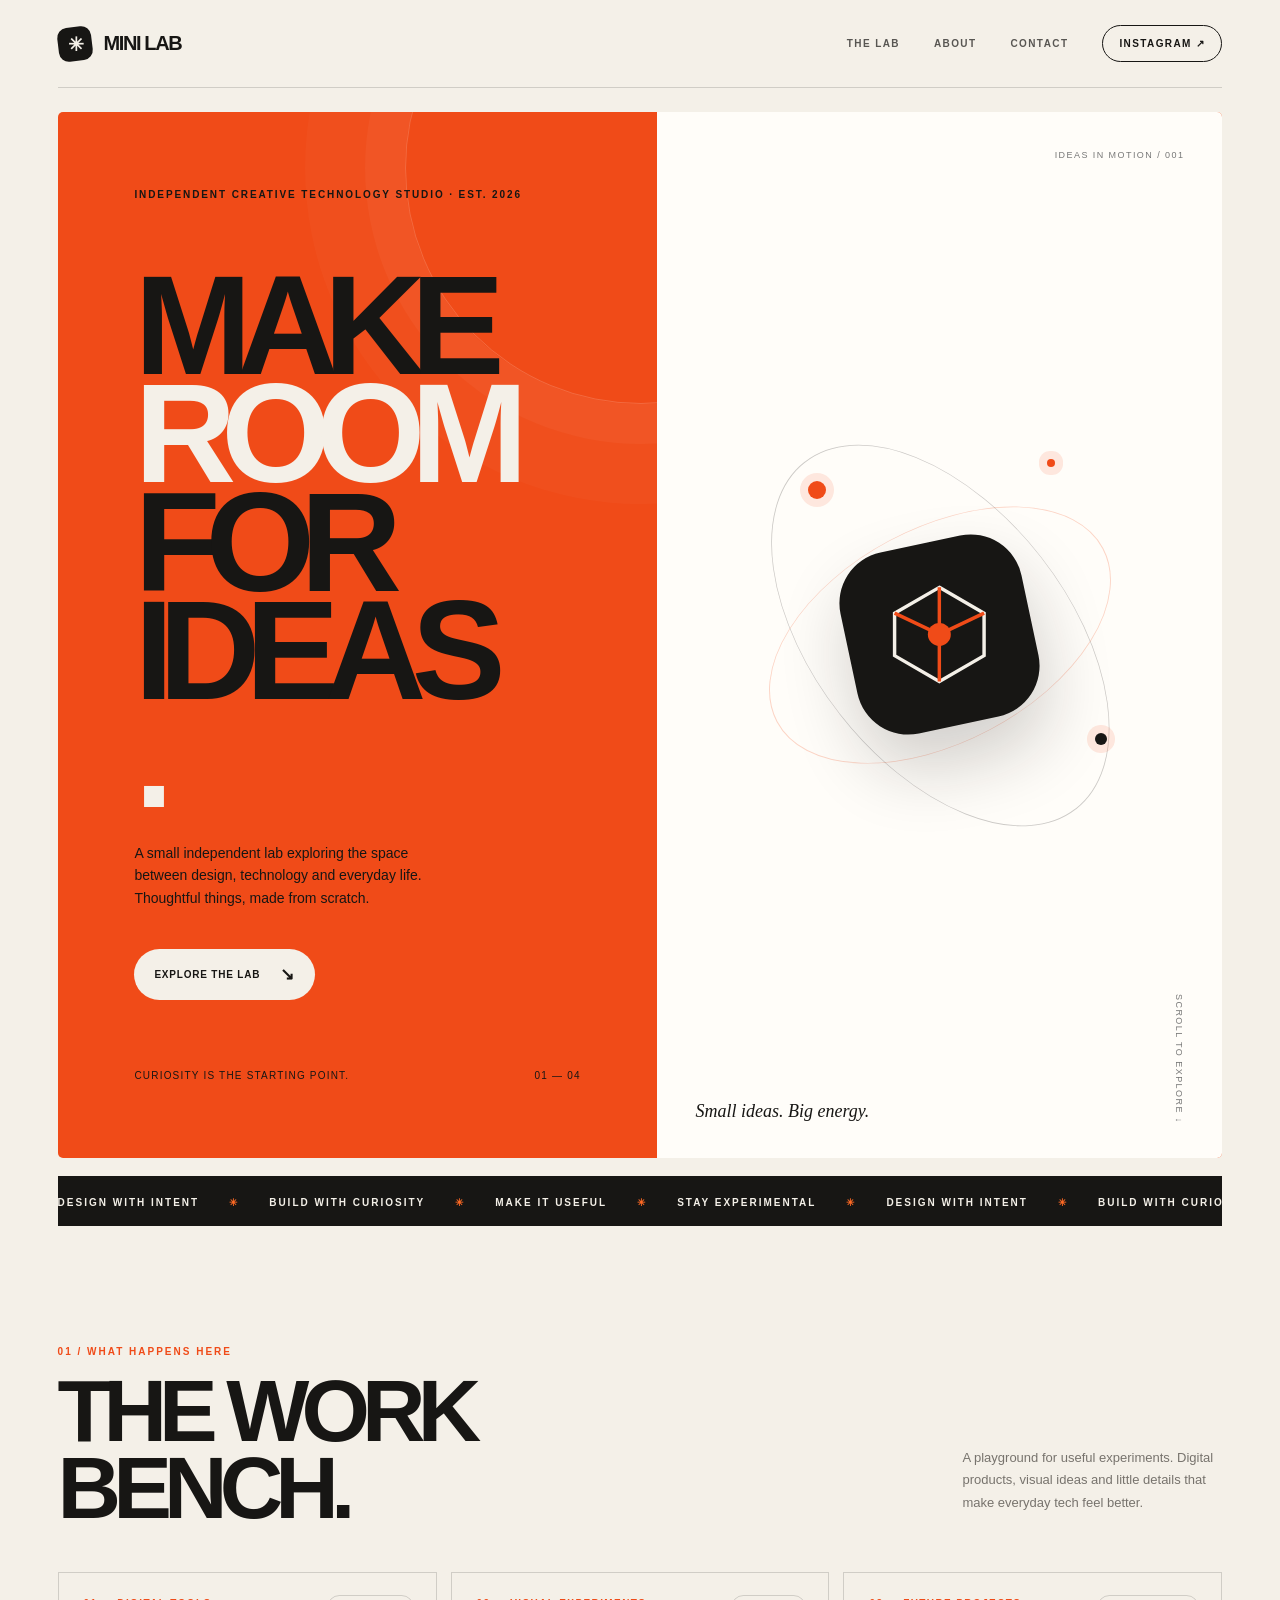
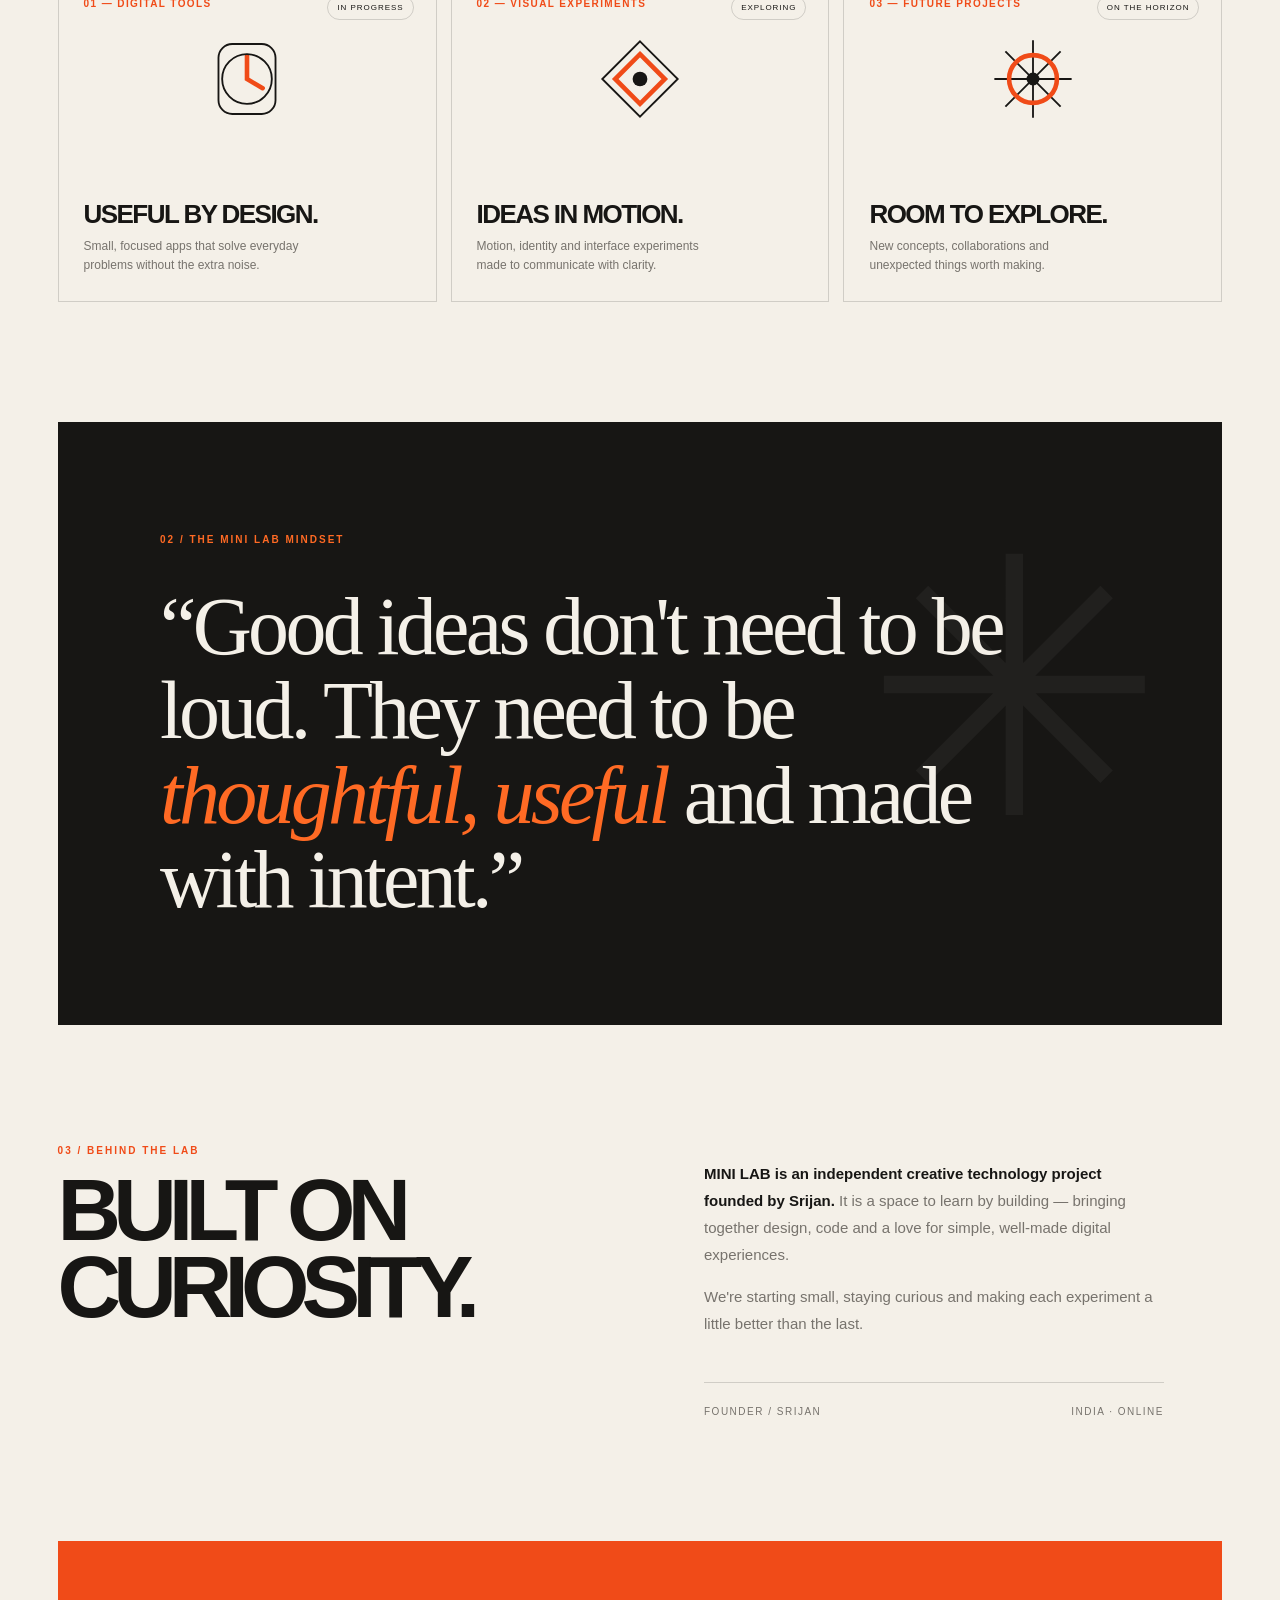
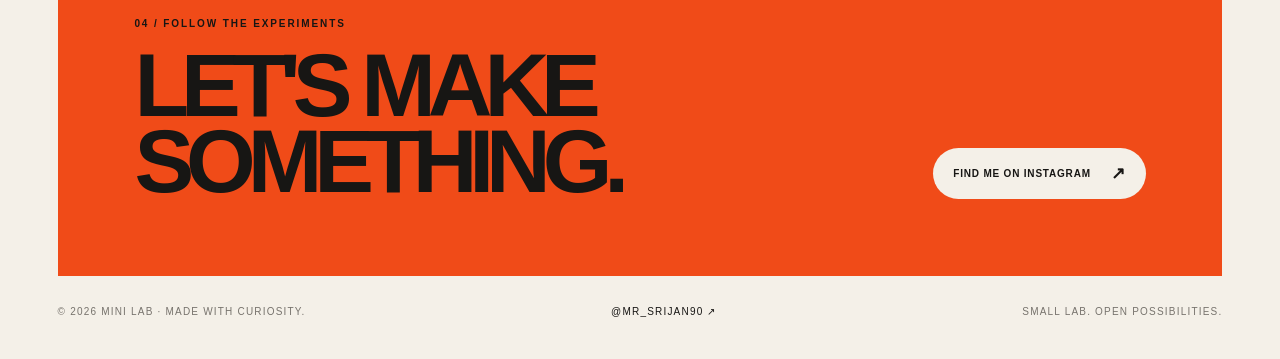
==== index.html @ 0129cb32 "Refine cursor glow and keep it completely off project cards" ====
<!doctype html>
<html lang="en">
<head>
<meta charset="utf-8">
<meta name="viewport" content="width=device-width,initial-scale=1">
<meta name="theme-color" content="#f5f1e9">
<meta name="description" content="MINI LAB — an independent creative technology studio by Srijan. Small ideas, thoughtfully built.">
<title>MINI LAB — Make room for ideas.</title>
<style>
:root{--paper:#f4f0e8;--ink:#171614;--orange:#f04b18;--orange2:#ff6a24;--muted:#77736d;--line:rgba(23,22,20,.16);--serif:Georgia,'Times New Roman',serif}
*{box-sizing:border-box}html{scroll-behavior:smooth}body{margin:0;background:var(--paper);color:var(--ink);font-family:Arial,Helvetica,sans-serif}a{color:inherit;text-decoration:none}button{font:inherit}.shell{width:min(1440px,100%);margin:auto;padding:0 4.5vw}.topbar{height:88px;display:flex;align-items:center;justify-content:space-between;border-bottom:1px solid var(--line);position:relative;z-index:5}.brand{display:flex;align-items:center;gap:12px;font-weight:900;letter-spacing:-.07em;font-size:20px}.brandmark{width:34px;height:34px;display:grid;place-items:center;background:var(--ink);color:var(--paper);border-radius:10px;font-size:19px;transform:rotate(-7deg)}.brandmark span{transform:rotate(7deg)}.nav{display:flex;gap:34px;align-items:center;text-transform:uppercase;font-size:10px;letter-spacing:.14em;font-weight:700}.nav a{opacity:.7;transition:opacity .2s}.nav a:hover{opacity:1}.nav .ig{border:1px solid var(--ink);padding:12px 16px;border-radius:99px;opacity:1}.hero{display:grid;grid-template-columns:1.03fr .97fr;min-height:670px;margin-top:24px;overflow:hidden;border-radius:5px;background:var(--orange);position:relative}.hero-left{padding:clamp(34px,6vw,88px);display:flex;flex-direction:column;justify-content:space-between;position:relative;overflow:hidden}.hero-left:before{content:"";position:absolute;width:470px;height:470px;border:1px solid rgba(255,255,255,.17);border-radius:50%;right:-220px;top:-180px;box-shadow:0 0 0 40px rgba(255,255,255,.035),0 0 0 100px rgba(255,255,255,.025)}.eyebrow{text-transform:uppercase;letter-spacing:.19em;font-size:10px;font-weight:700;position:relative}.hero h1{font-size:clamp(70px,11vw,164px);line-height:.77;letter-spacing:-.105em;text-transform:uppercase;margin:72px 0 28px;font-weight:900;position:relative}.hero h1 span{display:block;color:var(--paper)}.hero-copy{max-width:300px;font-size:14px;line-height:1.6;position:relative}.pill{display:inline-flex;align-items:center;gap:20px;background:var(--paper);color:var(--ink);padding:15px 20px;border-radius:99px;font-size:10px;font-weight:800;letter-spacing:.08em;text-transform:uppercase;width:max-content;margin-top:26px;transition:transform .25s}.pill:hover{transform:translateY(-4px)}.pill b{font-size:17px}.hero-bottom{display:flex;align-items:center;justify-content:space-between;margin-top:70px;font-size:10px;text-transform:uppercase;letter-spacing:.12em}.hero-right{background:#fffdf9;position:relative;min-height:500px;display:grid;place-items:center;overflow:hidden}.right-label{position:absolute;top:38px;right:38px;font-size:9px;letter-spacing:.16em;text-transform:uppercase;color:#777}.orbit{width:min(78%,470px);aspect-ratio:1;position:relative;display:grid;place-items:center;animation:float 7s ease-in-out infinite}.orbit:before,.orbit:after{content:"";position:absolute;border:1px solid rgba(240,75,24,.23);border-radius:50%;inset:8%;transform:rotate(-28deg) scaleY(.58)}.orbit:after{inset:0;transform:rotate(52deg) scaleY(.58);border-color:rgba(23,22,20,.22)}.core{width:42%;aspect-ratio:1;background:var(--ink);border-radius:28%;display:grid;place-items:center;transform:rotate(-12deg);box-shadow:0 35px 70px rgba(23,22,20,.2);position:relative;z-index:2}.core svg{width:62%;height:62%;transform:rotate(12deg)}.orbit-dot{position:absolute;width:18px;height:18px;border-radius:50%;background:var(--orange);box-shadow:0 0 0 8px rgba(240,75,24,.12);z-index:3}.d1{top:15%;left:20%}.d2{right:12%;bottom:25%;width:12px;height:12px;background:var(--ink)}.d3{right:24%;top:10%;width:8px;height:8px}.symbol-caption{position:absolute;bottom:36px;left:38px;font-family:var(--serif);font-style:italic;font-size:18px}.scroll{position:absolute;bottom:34px;right:38px;font-size:9px;letter-spacing:.16em;text-transform:uppercase;writing-mode:vertical-rl;color:#777}.ticker{margin:18px 0 0;background:var(--ink);color:var(--paper);overflow:hidden;padding:16px 0;white-space:nowrap}.ticker-track{display:inline-flex;gap:30px;animation:marquee 28s linear infinite;font-size:10px;letter-spacing:.2em;text-transform:uppercase;font-weight:700}.ticker em{font-style:normal;color:var(--orange2)}.section{padding:120px 0}.section-top{display:flex;justify-content:space-between;align-items:end;gap:30px;margin-bottom:45px}.kicker{font-size:10px;letter-spacing:.2em;text-transform:uppercase;color:var(--orange);font-weight:800}.section h2{font-size:clamp(42px,7vw,88px);letter-spacing:-.09em;line-height:.88;text-transform:uppercase;margin:15px 0 0;max-width:720px}.section-intro{max-width:260px;color:var(--muted);font-size:13px;line-height:1.7}.work-grid{display:grid;grid-template-columns:repeat(3,1fr);gap:14px}.work{min-height:330px;border:1px solid var(--line);padding:25px;display:flex;flex-direction:column;position:relative;overflow:hidden;transition:background .3s,color .3s,transform .3s}.work:hover{background:var(--ink);color:var(--paper);transform:translateY(-5px)}.work-num{font-size:10px;letter-spacing:.14em;color:var(--orange);font-weight:800}.work-icon{height:140px;display:grid;place-items:center}.work-icon svg{width:92px;height:92px;transition:transform .5s}.work:hover .work-icon svg{transform:rotate(12deg) scale(1.12)}.work h3{font-size:26px;letter-spacing:-.06em;text-transform:uppercase;margin:auto 0 7px}.work p{font-size:12px;color:var(--muted);margin:0;max-width:240px;line-height:1.6}.work:hover p{color:#c5c0b8}.status{position:absolute;right:22px;top:22px;font-size:8px;letter-spacing:.12em;text-transform:uppercase;border:1px solid var(--line);border-radius:99px;padding:7px 9px}.manifesto{background:var(--ink);color:var(--paper);padding:clamp(45px,8vw,110px);position:relative;overflow:hidden}.manifesto:after{content:"✳";position:absolute;right:5%;top:10%;font-size:clamp(150px,28vw,360px);color:rgba(255,255,255,.045);animation:spin 38s linear infinite}.manifesto p{font-size:10px;letter-spacing:.2em;text-transform:uppercase;color:var(--orange2);font-weight:700}.manifesto blockquote{font-family:var(--serif);font-size:clamp(36px,6.4vw,82px);line-height:1.03;letter-spacing:-.045em;max-width:950px;margin:40px 0 0;position:relative;z-index:1}.manifesto blockquote span{color:var(--orange2);font-style:italic}.about-grid{display:grid;grid-template-columns:1fr 1fr;gap:10vw}.about-grid h2{max-width:520px}.about-text{align-self:end;max-width:460px;color:var(--muted);font-size:15px;line-height:1.8}.about-text strong{color:var(--ink)}.founder{margin-top:45px;padding-top:20px;border-top:1px solid var(--line);display:flex;justify-content:space-between;gap:20px;text-transform:uppercase;font-size:10px;letter-spacing:.15em}.contact{background:var(--orange);padding:clamp(35px,6vw,78px);display:flex;justify-content:space-between;align-items:end;gap:30px}.contact h2{font-size:clamp(42px,7vw,92px);letter-spacing:-.09em;line-height:.85;text-transform:uppercase;margin:18px 0 0;max-width:650px}.contact .pill{margin:0;white-space:nowrap}.footer{padding:30px 0 42px;display:flex;justify-content:space-between;gap:20px;align-items:center;font-size:10px;letter-spacing:.12em;text-transform:uppercase;color:var(--muted)}.footer a{color:var(--ink)}.reveal{opacity:0;transform:translateY(26px);transition:opacity .8s ease,transform .8s ease}.reveal.visible{opacity:1;transform:none}@keyframes float{0%,100%{transform:translateY(0) rotate(-3deg)}50%{transform:translateY(-16px) rotate(3deg)}}@keyframes spin{to{transform:rotate(360deg)}}@keyframes marquee{to{transform:translateX(-50%)}}@media(max-width:800px){.shell{padding:0 20px}.topbar{height:72px}.nav{gap:16px}.nav a:not(.ig){display:none}.hero{grid-template-columns:1fr}.hero-left{min-height:560px}.hero-right{min-height:410px}.hero h1{font-size:clamp(78px,17vw,130px)}.section{padding:82px 0}.section-top{display:block}.section-intro{margin-top:22px}.work-grid{grid-template-columns:1fr}.work{min-height:280px}.work-icon{height:110px}.about-grid{grid-template-columns:1fr;gap:30px}.contact{align-items:flex-start;flex-direction:column}.footer{flex-direction:column;align-items:flex-start}}@media(prefers-reduced-motion:reduce){*,*:before,*:after{animation-duration:.01ms!important;animation-iteration-count:1!important;scroll-behavior:auto!important;transition-duration:.01ms!important}.reveal{opacity:1;transform:none}}
/* MINI LAB — refined ambient cursor light */
.shell{position:relative;z-index:auto}
#cursor-glow{position:fixed;left:0;top:0;width:360px;height:360px;z-index:1;pointer-events:none;opacity:0;transform:translate3d(-600px,-600px,0) translate(-50%,-50%);background:radial-gradient(circle,rgba(240,75,24,.22) 0%,rgba(240,75,24,.13) 24%,rgba(240,75,24,.055) 48%,rgba(240,75,24,.012) 68%,transparent 74%);filter:blur(18px);mix-blend-mode:multiply;will-change:transform;transition:opacity .12s ease}
body.cursor-glow-ready #cursor-glow{opacity:1}
body.cursor-glow-hidden #cursor-glow{opacity:0!important}
.topbar,.hero,.ticker,.section:not(#work),.manifesto,.contact,.footer{position:relative;z-index:2}
#work{position:relative;z-index:auto}
.work-grid{position:relative;z-index:3;background:var(--paper)}
.work{position:relative;z-index:1;background:var(--paper);isolation:isolate}
@media(max-width:800px){#cursor-glow{width:280px;height:280px}}
@media(hover:none),(pointer:coarse){#cursor-glow{display:none}}
@media(prefers-reduced-motion:reduce){#cursor-glow{transition:none}}
</style>
</head>
<body>
<div id="cursor-glow" aria-hidden="true"></div>
<div class="shell">
<header class="topbar">
<a class="brand" href="#home"><span class="brandmark"><span>✳</span></span> MINI LAB</a>
<nav class="nav" aria-label="Main navigation"><a href="#work">The lab</a><a href="#about">About</a><a href="#contact">Contact</a><a class="ig" href="https://instagram.com/mr_srijan90" target="_blank" rel="noopener">Instagram ↗</a></nav>
</header>
<main id="home">
<section class="hero">
<div class="hero-left">
<div class="eyebrow">Independent creative technology studio · Est. 2026</div>
<div><h1>MAKE<span>ROOM</span>FOR<br>IDEAS<span>.</span></h1><p class="hero-copy">A small independent lab exploring the space between design, technology and everyday life. Thoughtful things, made from scratch.</p><a class="pill" href="#work">Explore the lab <b>↘</b></a></div>
<div class="hero-bottom"><span>Curiosity is the starting point.</span><span>01 — 04</span></div>
</div>
<div class="hero-right">
<div class="right-label">Ideas in motion / 001</div>
<div class="orbit" aria-label="Animated abstract MINI LAB symbol">
<div class="orbit-dot d1"></div><div class="orbit-dot d2"></div><div class="orbit-dot d3"></div>
<div class="core"><svg viewBox="0 0 100 100" fill="none" aria-hidden="true"><path d="M50 9 89 31.5v37L50 91 11 68.5v-37L50 9Z" stroke="#F4F0E8" stroke-width="3"/><path d="m50 9 0 41m0 0 39-18.5M50 50 11 31.5M50 50v41" stroke="#F04B18" stroke-width="3"/><circle cx="50" cy="50" r="10" fill="#F04B18"/></svg></div>
</div>
<div class="symbol-caption">Small ideas. Big energy.</div><div class="scroll">Scroll to explore ↓</div>
</div>
</section>
<div class="ticker" aria-hidden="true"><div class="ticker-track"><span>DESIGN WITH INTENT</span><em>✳</em><span>BUILD WITH CURIOSITY</span><em>✳</em><span>MAKE IT USEFUL</span><em>✳</em><span>STAY EXPERIMENTAL</span><em>✳</em><span>DESIGN WITH INTENT</span><em>✳</em><span>BUILD WITH CURIOSITY</span><em>✳</em><span>MAKE IT USEFUL</span><em>✳</em><span>STAY EXPERIMENTAL</span><em>✳</em></div></div>
<section id="work" class="section reveal">
<div class="section-top"><div><div class="kicker">01 / What happens here</div><h2>THE WORK<br>BENCH.</h2></div><p class="section-intro">A playground for useful experiments. Digital products, visual ideas and little details that make everyday tech feel better.</p></div>
<div class="work-grid">
<a class="work" href="tools.html" aria-label="Explore Useful by Design"><span class="work-num">01 — DIGITAL TOOLS</span><span class="status">In progress</span><div class="work-icon"><svg viewBox="0 0 100 100" fill="none"><rect x="19" y="12" width="62" height="76" rx="15" stroke="currentColor" stroke-width="2"/><path d="M50 25v25l17 10" stroke="#F04B18" stroke-width="5" stroke-linecap="round"/><circle cx="50" cy="50" r="27" stroke="currentColor" stroke-width="2"/></svg></div><h3>Useful by design.</h3><p>Small, focused apps that solve everyday problems without the extra noise.</p></a>
<a class="work" href="motion.html" aria-label="Explore Ideas in Motion"><span class="work-num">02 — VISUAL EXPERIMENTS</span><span class="status">Exploring</span><div class="work-icon"><svg viewBox="0 0 100 100" fill="none"><path d="M50 9 91 50 50 91 9 50 50 9Z" stroke="currentColor" stroke-width="2"/><path d="M50 23 77 50 50 77 23 50 50 23Z" stroke="#F04B18" stroke-width="5"/><circle cx="50" cy="50" r="8" fill="currentColor"/></svg></div><h3>Ideas in motion.</h3><p>Motion, identity and interface experiments made to communicate with clarity.</p></a>
<a class="work" href="future.html" aria-label="Explore Room to Explore"><span class="work-num">03 — FUTURE PROJECTS</span><span class="status">On the horizon</span><div class="work-icon"><svg viewBox="0 0 100 100" fill="none"><path d="M50 8v84M8 50h84M20 20l60 60M80 20 20 80" stroke="currentColor" stroke-width="2"/><circle cx="50" cy="50" r="26" stroke="#F04B18" stroke-width="5"/><circle cx="50" cy="50" r="7" fill="currentColor"/></svg></div><h3>Room to explore.</h3><p>New concepts, collaborations and unexpected things worth making.</p></a>
</div>
</section>
<section class="manifesto reveal"><p>02 / The MINI LAB mindset</p><blockquote>“Good ideas don't need to be loud. They need to be <span>thoughtful, useful</span> and made with intent.”</blockquote></section>
<section id="about" class="section reveal"><div class="about-grid"><div><div class="kicker">03 / Behind the lab</div><h2>BUILT ON<br>CURIOSITY.</h2></div><div class="about-text"><p><strong>MINI LAB is an independent creative technology project founded by Srijan.</strong> It is a space to learn by building — bringing together design, code and a love for simple, well-made digital experiences.</p><p>We're starting small, staying curious and making each experiment a little better than the last.</p><div class="founder"><span>Founder / Srijan</span><span>India · Online</span></div></div></div></section>
<section id="contact" class="contact reveal"><div><div class="eyebrow">04 / Follow the experiments</div><h2>LET'S MAKE<br>SOMETHING.</h2></div><a class="pill" href="https://instagram.com/mr_srijan90" target="_blank" rel="noopener">Find me on Instagram <b>↗</b></a></section>
</main>
<footer class="footer"><span>© <span id="year"></span> MINI LAB · Made with curiosity.</span><a href="https://instagram.com/mr_srijan90" target="_blank" rel="noopener">@mr_srijan90 ↗</a><span>Small lab. Open possibilities.</span></footer>
</div>
<script>
document.getElementById('year').textContent=new Date().getFullYear();
const observer=new IntersectionObserver(entries=>entries.forEach(entry=>{if(entry.isIntersecting){entry.target.classList.add('visible');observer.unobserve(entry.target)}}),{threshold:.12});
document.querySelectorAll('.reveal').forEach(el=>observer.observe(el));
</script>

<script>
(function(){
  var glow=document.getElementById('cursor-glow');
  if(!glow) return;
  var targetX=-600,targetY=-600,currentX=targetX,currentY=targetY,raf=0;
  var body=document.body;
  function animate(){
    currentX+=(targetX-currentX)*.16;
    currentY+=(targetY-currentY)*.16;
    glow.style.transform='translate3d('+currentX+'px,'+currentY+'px,0) translate(-50%,-50%)';
    if(Math.abs(targetX-currentX)>.25||Math.abs(targetY-currentY)>.25){
      raf=requestAnimationFrame(animate);
    }else{raf=0;}
  }
  function updatePointer(e){
    targetX=e.clientX; targetY=e.clientY;
    body.classList.add('cursor-glow-ready');
    var underPointer=document.elementFromPoint(e.clientX,e.clientY);
    var overTile=!!(underPointer&&underPointer.closest&&underPointer.closest('.work-grid'));
    body.classList.toggle('cursor-glow-hidden',overTile);
    if(!raf) raf=requestAnimationFrame(animate);
  }
  document.addEventListener('pointermove',updatePointer,{passive:true});
  document.addEventListener('pointerover',function(e){
    if(e.target&&e.target.closest&&e.target.closest('.work-grid')) body.classList.add('cursor-glow-hidden');
  },{passive:true});
  document.addEventListener('pointerout',function(e){
    if(e.relatedTarget&&e.relatedTarget.closest&&e.relatedTarget.closest('.work-grid')) return;
    body.classList.remove('cursor-glow-hidden');
  },{passive:true});
  window.addEventListener('blur',function(){
    body.classList.remove('cursor-glow-ready','cursor-glow-hidden');
  });
})();
</script></body>
</html>
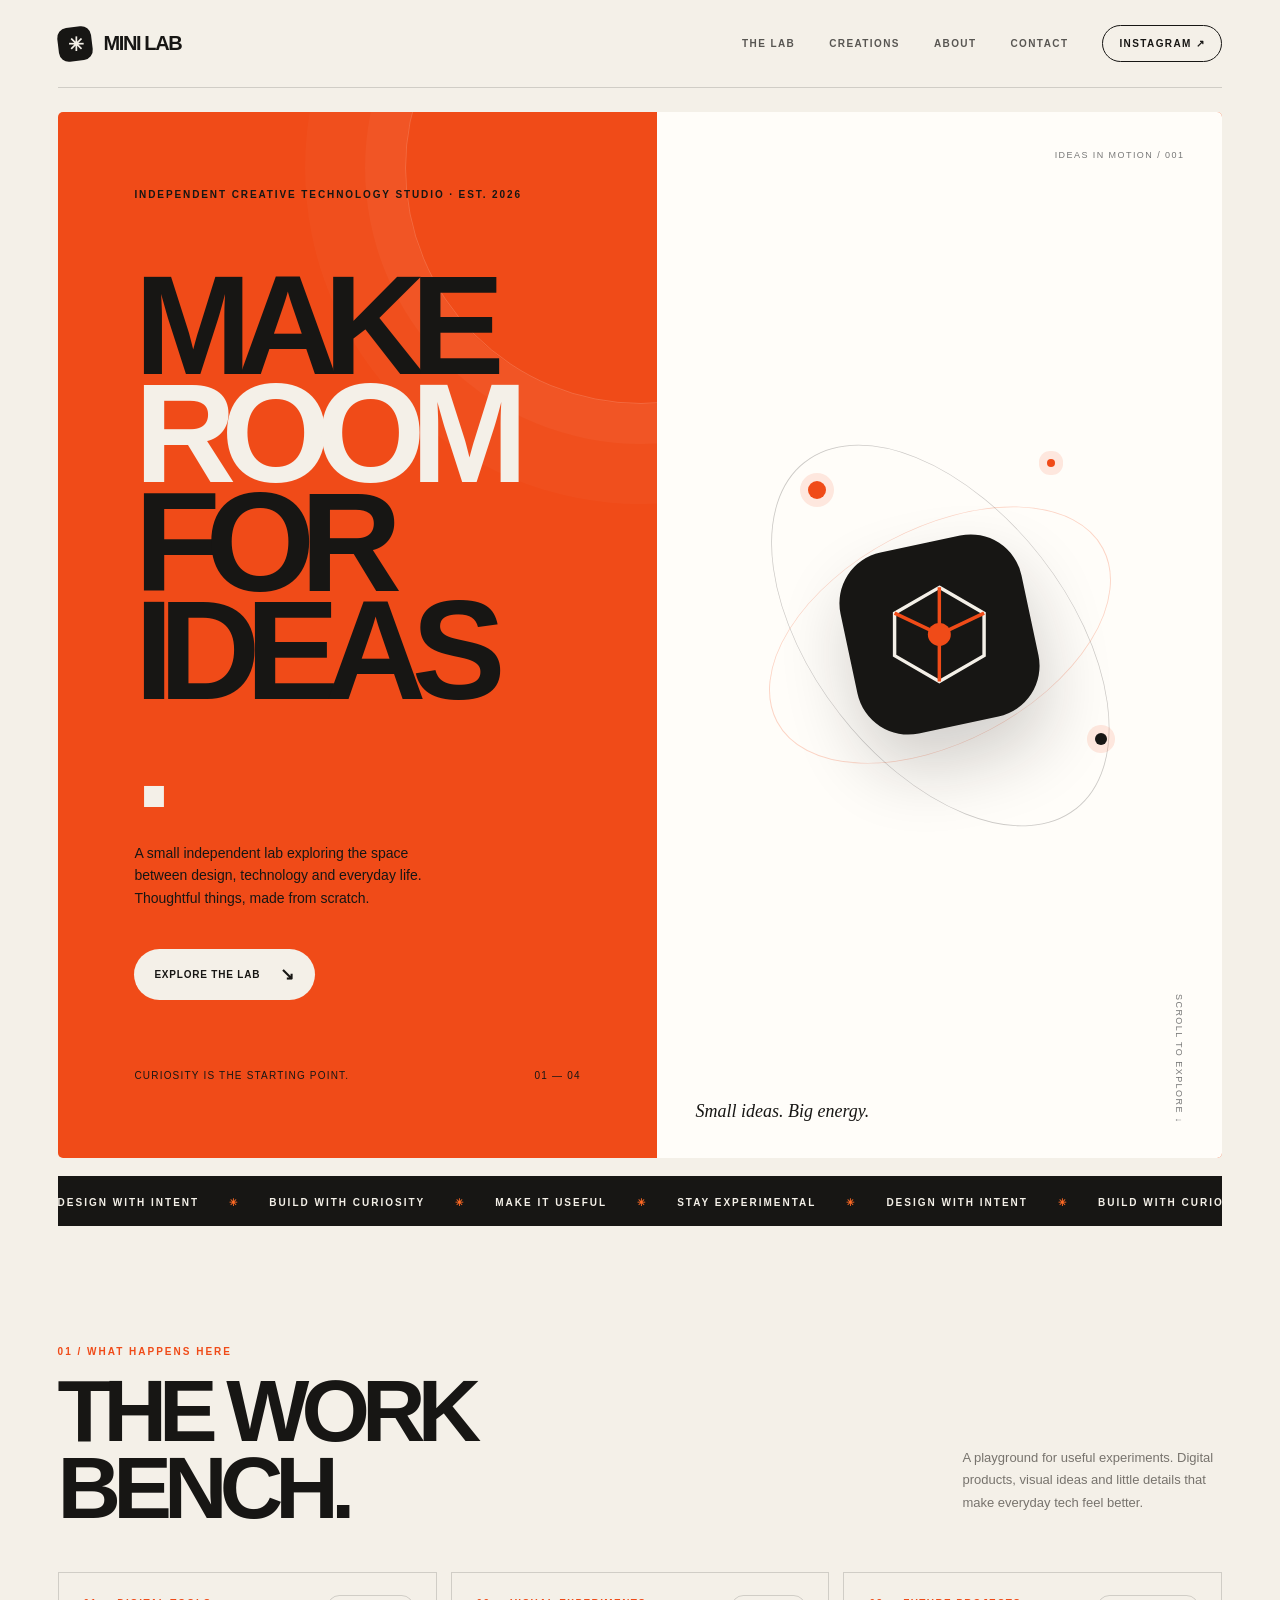
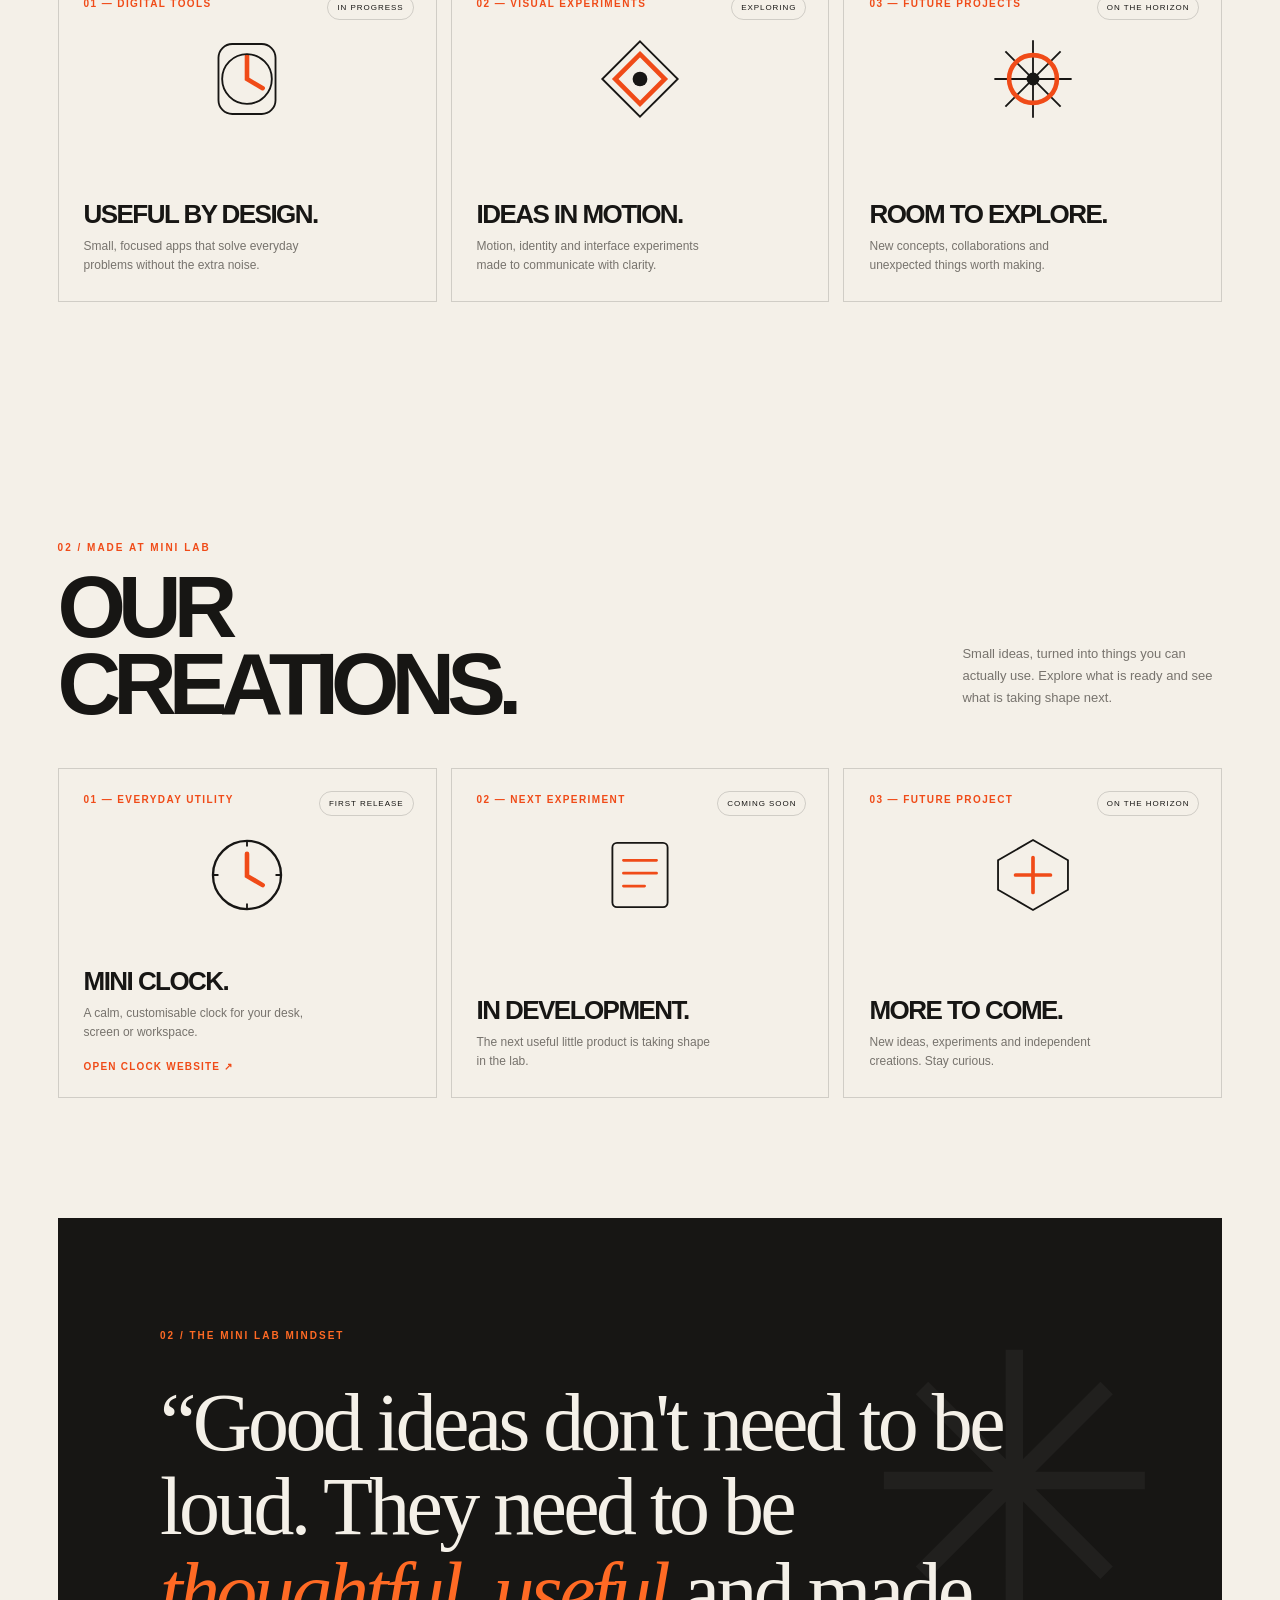
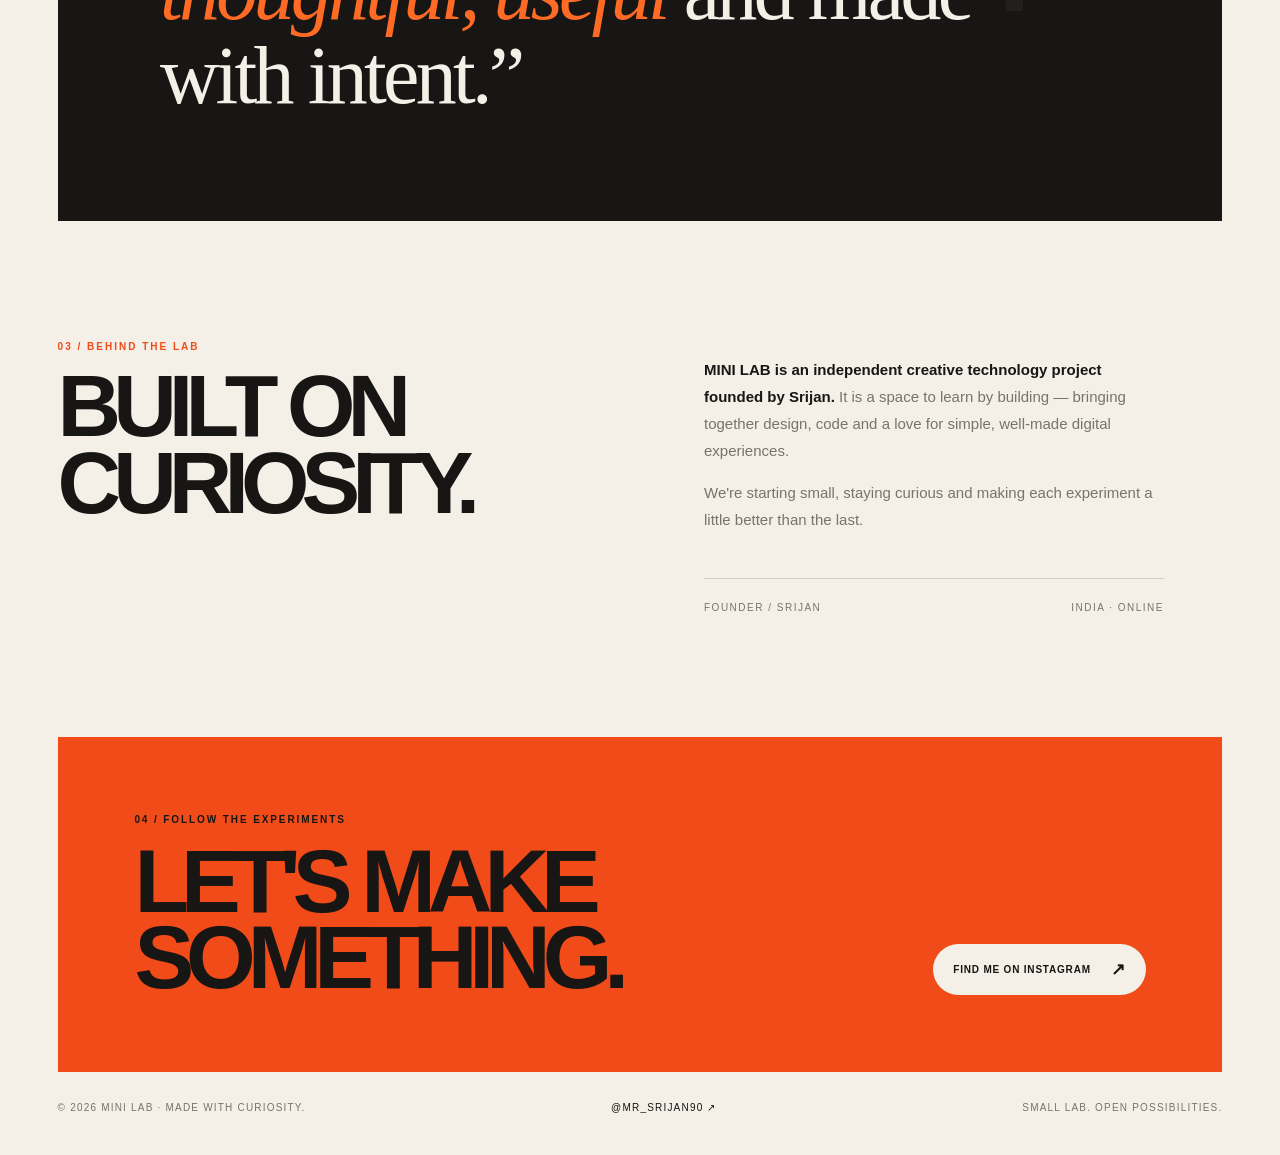
==== commit 747607f7: "Add Our Creations section and MINI CLOCK launch card" ====
--- a/index.html
+++ b/index.html
@@ -8,27 +8,14 @@
 <title>MINI LAB — Make room for ideas.</title>
 <style>
 :root{--paper:#f4f0e8;--ink:#171614;--orange:#f04b18;--orange2:#ff6a24;--muted:#77736d;--line:rgba(23,22,20,.16);--serif:Georgia,'Times New Roman',serif}
-*{box-sizing:border-box}html{scroll-behavior:smooth}body{margin:0;background:var(--paper);color:var(--ink);font-family:Arial,Helvetica,sans-serif}a{color:inherit;text-decoration:none}button{font:inherit}.shell{width:min(1440px,100%);margin:auto;padding:0 4.5vw}.topbar{height:88px;display:flex;align-items:center;justify-content:space-between;border-bottom:1px solid var(--line);position:relative;z-index:5}.brand{display:flex;align-items:center;gap:12px;font-weight:900;letter-spacing:-.07em;font-size:20px}.brandmark{width:34px;height:34px;display:grid;place-items:center;background:var(--ink);color:var(--paper);border-radius:10px;font-size:19px;transform:rotate(-7deg)}.brandmark span{transform:rotate(7deg)}.nav{display:flex;gap:34px;align-items:center;text-transform:uppercase;font-size:10px;letter-spacing:.14em;font-weight:700}.nav a{opacity:.7;transition:opacity .2s}.nav a:hover{opacity:1}.nav .ig{border:1px solid var(--ink);padding:12px 16px;border-radius:99px;opacity:1}.hero{display:grid;grid-template-columns:1.03fr .97fr;min-height:670px;margin-top:24px;overflow:hidden;border-radius:5px;background:var(--orange);position:relative}.hero-left{padding:clamp(34px,6vw,88px);display:flex;flex-direction:column;justify-content:space-between;position:relative;overflow:hidden}.hero-left:before{content:"";position:absolute;width:470px;height:470px;border:1px solid rgba(255,255,255,.17);border-radius:50%;right:-220px;top:-180px;box-shadow:0 0 0 40px rgba(255,255,255,.035),0 0 0 100px rgba(255,255,255,.025)}.eyebrow{text-transform:uppercase;letter-spacing:.19em;font-size:10px;font-weight:700;position:relative}.hero h1{font-size:clamp(70px,11vw,164px);line-height:.77;letter-spacing:-.105em;text-transform:uppercase;margin:72px 0 28px;font-weight:900;position:relative}.hero h1 span{display:block;color:var(--paper)}.hero-copy{max-width:300px;font-size:14px;line-height:1.6;position:relative}.pill{display:inline-flex;align-items:center;gap:20px;background:var(--paper);color:var(--ink);padding:15px 20px;border-radius:99px;font-size:10px;font-weight:800;letter-spacing:.08em;text-transform:uppercase;width:max-content;margin-top:26px;transition:transform .25s}.pill:hover{transform:translateY(-4px)}.pill b{font-size:17px}.hero-bottom{display:flex;align-items:center;justify-content:space-between;margin-top:70px;font-size:10px;text-transform:uppercase;letter-spacing:.12em}.hero-right{background:#fffdf9;position:relative;min-height:500px;display:grid;place-items:center;overflow:hidden}.right-label{position:absolute;top:38px;right:38px;font-size:9px;letter-spacing:.16em;text-transform:uppercase;color:#777}.orbit{width:min(78%,470px);aspect-ratio:1;position:relative;display:grid;place-items:center;animation:float 7s ease-in-out infinite}.orbit:before,.orbit:after{content:"";position:absolute;border:1px solid rgba(240,75,24,.23);border-radius:50%;inset:8%;transform:rotate(-28deg) scaleY(.58)}.orbit:after{inset:0;transform:rotate(52deg) scaleY(.58);border-color:rgba(23,22,20,.22)}.core{width:42%;aspect-ratio:1;background:var(--ink);border-radius:28%;display:grid;place-items:center;transform:rotate(-12deg);box-shadow:0 35px 70px rgba(23,22,20,.2);position:relative;z-index:2}.core svg{width:62%;height:62%;transform:rotate(12deg)}.orbit-dot{position:absolute;width:18px;height:18px;border-radius:50%;background:var(--orange);box-shadow:0 0 0 8px rgba(240,75,24,.12);z-index:3}.d1{top:15%;left:20%}.d2{right:12%;bottom:25%;width:12px;height:12px;background:var(--ink)}.d3{right:24%;top:10%;width:8px;height:8px}.symbol-caption{position:absolute;bottom:36px;left:38px;font-family:var(--serif);font-style:italic;font-size:18px}.scroll{position:absolute;bottom:34px;right:38px;font-size:9px;letter-spacing:.16em;text-transform:uppercase;writing-mode:vertical-rl;color:#777}.ticker{margin:18px 0 0;background:var(--ink);color:var(--paper);overflow:hidden;padding:16px 0;white-space:nowrap}.ticker-track{display:inline-flex;gap:30px;animation:marquee 28s linear infinite;font-size:10px;letter-spacing:.2em;text-transform:uppercase;font-weight:700}.ticker em{font-style:normal;color:var(--orange2)}.section{padding:120px 0}.section-top{display:flex;justify-content:space-between;align-items:end;gap:30px;margin-bottom:45px}.kicker{font-size:10px;letter-spacing:.2em;text-transform:uppercase;color:var(--orange);font-weight:800}.section h2{font-size:clamp(42px,7vw,88px);letter-spacing:-.09em;line-height:.88;text-transform:uppercase;margin:15px 0 0;max-width:720px}.section-intro{max-width:260px;color:var(--muted);font-size:13px;line-height:1.7}.work-grid{display:grid;grid-template-columns:repeat(3,1fr);gap:14px}.work{min-height:330px;border:1px solid var(--line);padding:25px;display:flex;flex-direction:column;position:relative;overflow:hidden;transition:background .3s,color .3s,transform .3s}.work:hover{background:var(--ink);color:var(--paper);transform:translateY(-5px)}.work-num{font-size:10px;letter-spacing:.14em;color:var(--orange);font-weight:800}.work-icon{height:140px;display:grid;place-items:center}.work-icon svg{width:92px;height:92px;transition:transform .5s}.work:hover .work-icon svg{transform:rotate(12deg) scale(1.12)}.work h3{font-size:26px;letter-spacing:-.06em;text-transform:uppercase;margin:auto 0 7px}.work p{font-size:12px;color:var(--muted);margin:0;max-width:240px;line-height:1.6}.work:hover p{color:#c5c0b8}.status{position:absolute;right:22px;top:22px;font-size:8px;letter-spacing:.12em;text-transform:uppercase;border:1px solid var(--line);border-radius:99px;padding:7px 9px}.manifesto{background:var(--ink);color:var(--paper);padding:clamp(45px,8vw,110px);position:relative;overflow:hidden}.manifesto:after{content:"✳";position:absolute;right:5%;top:10%;font-size:clamp(150px,28vw,360px);color:rgba(255,255,255,.045);animation:spin 38s linear infinite}.manifesto p{font-size:10px;letter-spacing:.2em;text-transform:uppercase;color:var(--orange2);font-weight:700}.manifesto blockquote{font-family:var(--serif);font-size:clamp(36px,6.4vw,82px);line-height:1.03;letter-spacing:-.045em;max-width:950px;margin:40px 0 0;position:relative;z-index:1}.manifesto blockquote span{color:var(--orange2);font-style:italic}.about-grid{display:grid;grid-template-columns:1fr 1fr;gap:10vw}.about-grid h2{max-width:520px}.about-text{align-self:end;max-width:460px;color:var(--muted);font-size:15px;line-height:1.8}.about-text strong{color:var(--ink)}.founder{margin-top:45px;padding-top:20px;border-top:1px solid var(--line);display:flex;justify-content:space-between;gap:20px;text-transform:uppercase;font-size:10px;letter-spacing:.15em}.contact{background:var(--orange);padding:clamp(35px,6vw,78px);display:flex;justify-content:space-between;align-items:end;gap:30px}.contact h2{font-size:clamp(42px,7vw,92px);letter-spacing:-.09em;line-height:.85;text-transform:uppercase;margin:18px 0 0;max-width:650px}.contact .pill{margin:0;white-space:nowrap}.footer{padding:30px 0 42px;display:flex;justify-content:space-between;gap:20px;align-items:center;font-size:10px;letter-spacing:.12em;text-transform:uppercase;color:var(--muted)}.footer a{color:var(--ink)}.reveal{opacity:0;transform:translateY(26px);transition:opacity .8s ease,transform .8s ease}.reveal.visible{opacity:1;transform:none}@keyframes float{0%,100%{transform:translateY(0) rotate(-3deg)}50%{transform:translateY(-16px) rotate(3deg)}}@keyframes spin{to{transform:rotate(360deg)}}@keyframes marquee{to{transform:translateX(-50%)}}@media(max-width:800px){.shell{padding:0 20px}.topbar{height:72px}.nav{gap:16px}.nav a:not(.ig){display:none}.hero{grid-template-columns:1fr}.hero-left{min-height:560px}.hero-right{min-height:410px}.hero h1{font-size:clamp(78px,17vw,130px)}.section{padding:82px 0}.section-top{display:block}.section-intro{margin-top:22px}.work-grid{grid-template-columns:1fr}.work{min-height:280px}.work-icon{height:110px}.about-grid{grid-template-columns:1fr;gap:30px}.contact{align-items:flex-start;flex-direction:column}.footer{flex-direction:column;align-items:flex-start}}@media(prefers-reduced-motion:reduce){*,*:before,*:after{animation-duration:.01ms!important;animation-iteration-count:1!important;scroll-behavior:auto!important;transition-duration:.01ms!important}.reveal{opacity:1;transform:none}}
-/* MINI LAB — refined ambient cursor light */
-.shell{position:relative;z-index:auto}
-#cursor-glow{position:fixed;left:0;top:0;width:360px;height:360px;z-index:1;pointer-events:none;opacity:0;transform:translate3d(-600px,-600px,0) translate(-50%,-50%);background:radial-gradient(circle,rgba(240,75,24,.22) 0%,rgba(240,75,24,.13) 24%,rgba(240,75,24,.055) 48%,rgba(240,75,24,.012) 68%,transparent 74%);filter:blur(18px);mix-blend-mode:multiply;will-change:transform;transition:opacity .12s ease}
-body.cursor-glow-ready #cursor-glow{opacity:1}
-body.cursor-glow-hidden #cursor-glow{opacity:0!important}
-.topbar,.hero,.ticker,.section:not(#work),.manifesto,.contact,.footer{position:relative;z-index:2}
-#work{position:relative;z-index:auto}
-.work-grid{position:relative;z-index:3;background:var(--paper)}
-.work{position:relative;z-index:1;background:var(--paper);isolation:isolate}
-@media(max-width:800px){#cursor-glow{width:280px;height:280px}}
-@media(hover:none),(pointer:coarse){#cursor-glow{display:none}}
-@media(prefers-reduced-motion:reduce){#cursor-glow{transition:none}}
+*{box-sizing:border-box}html{scroll-behavior:smooth}body{margin:0;background:var(--paper);color:var(--ink);font-family:Arial,Helvetica,sans-serif}a{color:inherit;text-decoration:none}button{font:inherit}.shell{width:min(1440px,100%);margin:auto;padding:0 4.5vw}.topbar{height:88px;display:flex;align-items:center;justify-content:space-between;border-bottom:1px solid var(--line);position:relative;z-index:5}.brand{display:flex;align-items:center;gap:12px;font-weight:900;letter-spacing:-.07em;font-size:20px}.brandmark{width:34px;height:34px;display:grid;place-items:center;background:var(--ink);color:var(--paper);border-radius:10px;font-size:19px;transform:rotate(-7deg)}.brandmark span{transform:rotate(7deg)}.nav{display:flex;gap:34px;align-items:center;text-transform:uppercase;font-size:10px;letter-spacing:.14em;font-weight:700}.nav a{opacity:.7;transition:opacity .2s}.nav a:hover{opacity:1}.nav .ig{border:1px solid var(--ink);padding:12px 16px;border-radius:99px;opacity:1}.hero{display:grid;grid-template-columns:1.03fr .97fr;min-height:670px;margin-top:24px;overflow:hidden;border-radius:5px;background:var(--orange);position:relative}.hero-left{padding:clamp(34px,6vw,88px);display:flex;flex-direction:column;justify-content:space-between;position:relative;overflow:hidden}.hero-left:before{content:"";position:absolute;width:470px;height:470px;border:1px solid rgba(255,255,255,.17);border-radius:50%;right:-220px;top:-180px;box-shadow:0 0 0 40px rgba(255,255,255,.035),0 0 0 100px rgba(255,255,255,.025)}.eyebrow{text-transform:uppercase;letter-spacing:.19em;font-size:10px;font-weight:700;position:relative}.hero h1{font-size:clamp(70px,11vw,164px);line-height:.77;letter-spacing:-.105em;text-transform:uppercase;margin:72px 0 28px;font-weight:900;position:relative}.hero h1 span{display:block;color:var(--paper)}.hero-copy{max-width:300px;font-size:14px;line-height:1.6;position:relative}.pill{display:inline-flex;align-items:center;gap:20px;background:var(--paper);color:var(--ink);padding:15px 20px;border-radius:99px;font-size:10px;font-weight:800;letter-spacing:.08em;text-transform:uppercase;width:max-content;margin-top:26px;transition:transform .25s}.pill:hover{transform:translateY(-4px)}.pill b{font-size:17px}.hero-bottom{display:flex;align-items:center;justify-content:space-between;margin-top:70px;font-size:10px;text-transform:uppercase;letter-spacing:.12em}.hero-right{background:#fffdf9;position:relative;min-height:500px;display:grid;place-items:center;overflow:hidden}.right-label{position:absolute;top:38px;right:38px;font-size:9px;letter-spacing:.16em;text-transform:uppercase;color:#777}.orbit{width:min(78%,470px);aspect-ratio:1;position:relative;display:grid;place-items:center;animation:float 7s ease-in-out infinite}.orbit:before,.orbit:after{content:"";position:absolute;border:1px solid rgba(240,75,24,.23);border-radius:50%;inset:8%;transform:rotate(-28deg) scaleY(.58)}.orbit:after{inset:0;transform:rotate(52deg) scaleY(.58);border-color:rgba(23,22,20,.22)}.core{width:42%;aspect-ratio:1;background:var(--ink);border-radius:28%;display:grid;place-items:center;transform:rotate(-12deg);box-shadow:0 35px 70px rgba(23,22,20,.2);position:relative;z-index:2}.core svg{width:62%;height:62%;transform:rotate(12deg)}.orbit-dot{position:absolute;width:18px;height:18px;border-radius:50%;background:var(--orange);box-shadow:0 0 0 8px rgba(240,75,24,.12);z-index:3}.d1{top:15%;left:20%}.d2{right:12%;bottom:25%;width:12px;height:12px;background:var(--ink)}.d3{right:24%;top:10%;width:8px;height:8px}.symbol-caption{position:absolute;bottom:36px;left:38px;font-family:var(--serif);font-style:italic;font-size:18px}.scroll{position:absolute;bottom:34px;right:38px;font-size:9px;letter-spacing:.16em;text-transform:uppercase;writing-mode:vertical-rl;color:#777}.ticker{margin:18px 0 0;background:var(--ink);color:var(--paper);overflow:hidden;padding:16px 0;white-space:nowrap}.ticker-track{display:inline-flex;gap:30px;animation:marquee 28s linear infinite;font-size:10px;letter-spacing:.2em;text-transform:uppercase;font-weight:700}.ticker em{font-style:normal;color:var(--orange2)}.section{padding:120px 0}.section-top{display:flex;justify-content:space-between;align-items:end;gap:30px;margin-bottom:45px}.kicker{font-size:10px;letter-spacing:.2em;text-transform:uppercase;color:var(--orange);font-weight:800}.section h2{font-size:clamp(42px,7vw,88px);letter-spacing:-.09em;line-height:.88;text-transform:uppercase;margin:15px 0 0;max-width:720px}.section-intro{max-width:260px;color:var(--muted);font-size:13px;line-height:1.7}.work-grid{display:grid;grid-template-columns:repeat(3,1fr);gap:14px}.work{min-height:330px;border:1px solid var(--line);padding:25px;display:flex;flex-direction:column;position:relative;overflow:hidden;transition:background .3s,color .3s,transform .3s}.work:hover{background:var(--ink);color:var(--paper);transform:translateY(-5px)}.work-num{font-size:10px;letter-spacing:.14em;color:var(--orange);font-weight:800}.work-icon{height:140px;display:grid;place-items:center}.work-icon svg{width:92px;height:92px;transition:transform .5s}.work:hover .work-icon svg{transform:rotate(12deg) scale(1.12)}.work h3{font-size:26px;letter-spacing:-.06em;text-transform:uppercase;margin:auto 0 7px}.work p{font-size:12px;color:var(--muted);margin:0;max-width:240px;line-height:1.6}.work:hover p{color:#c5c0b8}.creation-link{display:inline-block;margin-top:18px;font-size:10px;letter-spacing:.12em;text-transform:uppercase;font-weight:800;color:var(--orange)}.creation-live:hover .creation-link{color:var(--orange2)}.creation-soon{cursor:default}.creation-soon:hover{transform:none;background:transparent;color:var(--ink)}.creation-soon:hover p{color:var(--muted)}.status{position:absolute;right:22px;top:22px;font-size:8px;letter-spacing:.12em;text-transform:uppercase;border:1px solid var(--line);border-radius:99px;padding:7px 9px}.manifesto{background:var(--ink);color:var(--paper);padding:clamp(45px,8vw,110px);position:relative;overflow:hidden}.manifesto:after{content:"✳";position:absolute;right:5%;top:10%;font-size:clamp(150px,28vw,360px);color:rgba(255,255,255,.045);animation:spin 38s linear infinite}.manifesto p{font-size:10px;letter-spacing:.2em;text-transform:uppercase;color:var(--orange2);font-weight:700}.manifesto blockquote{font-family:var(--serif);font-size:clamp(36px,6.4vw,82px);line-height:1.03;letter-spacing:-.045em;max-width:950px;margin:40px 0 0;position:relative;z-index:1}.manifesto blockquote span{color:var(--orange2);font-style:italic}.about-grid{display:grid;grid-template-columns:1fr 1fr;gap:10vw}.about-grid h2{max-width:520px}.about-text{align-self:end;max-width:460px;color:var(--muted);font-size:15px;line-height:1.8}.about-text strong{color:var(--ink)}.founder{margin-top:45px;padding-top:20px;border-top:1px solid var(--line);display:flex;justify-content:space-between;gap:20px;text-transform:uppercase;font-size:10px;letter-spacing:.15em}.contact{background:var(--orange);padding:clamp(35px,6vw,78px);display:flex;justify-content:space-between;align-items:end;gap:30px}.contact h2{font-size:clamp(42px,7vw,92px);letter-spacing:-.09em;line-height:.85;text-transform:uppercase;margin:18px 0 0;max-width:650px}.contact .pill{margin:0;white-space:nowrap}.footer{padding:30px 0 42px;display:flex;justify-content:space-between;gap:20px;align-items:center;font-size:10px;letter-spacing:.12em;text-transform:uppercase;color:var(--muted)}.footer a{color:var(--ink)}.reveal{opacity:0;transform:translateY(26px);transition:opacity .8s ease,transform .8s ease}.reveal.visible{opacity:1;transform:none}@keyframes float{0%,100%{transform:translateY(0) rotate(-3deg)}50%{transform:translateY(-16px) rotate(3deg)}}@keyframes spin{to{transform:rotate(360deg)}}@keyframes marquee{to{transform:translateX(-50%)}}@media(max-width:800px){.shell{padding:0 20px}.topbar{height:72px}.nav{gap:16px}.nav a:not(.ig){display:none}.hero{grid-template-columns:1fr}.hero-left{min-height:560px}.hero-right{min-height:410px}.hero h1{font-size:clamp(78px,17vw,130px)}.section{padding:82px 0}.section-top{display:block}.section-intro{margin-top:22px}.work-grid{grid-template-columns:1fr}.work{min-height:280px}.work-icon{height:110px}.about-grid{grid-template-columns:1fr;gap:30px}.contact{align-items:flex-start;flex-direction:column}.footer{flex-direction:column;align-items:flex-start}}@media(prefers-reduced-motion:reduce){*,*:before,*:after{animation-duration:.01ms!important;animation-iteration-count:1!important;scroll-behavior:auto!important;transition-duration:.01ms!important}.reveal{opacity:1;transform:none}}
 </style>
 </head>
 <body>
-<div id="cursor-glow" aria-hidden="true"></div>
 <div class="shell">
 <header class="topbar">
 <a class="brand" href="#home"><span class="brandmark"><span>✳</span></span> MINI LAB</a>
-<nav class="nav" aria-label="Main navigation"><a href="#work">The lab</a><a href="#about">About</a><a href="#contact">Contact</a><a class="ig" href="https://instagram.com/mr_srijan90" target="_blank" rel="noopener">Instagram ↗</a></nav>
+<nav class="nav" aria-label="Main navigation"><a href="#work">The lab</a><a href="#creations">Creations</a><a href="#about">About</a><a href="#contact">Contact</a><a class="ig" href="https://instagram.com/mr_srijan90" target="_blank" rel="noopener">Instagram ↗</a></nav>
 </header>
 <main id="home">
 <section class="hero">
@@ -55,6 +42,15 @@
 <a class="work" href="future.html" aria-label="Explore Room to Explore"><span class="work-num">03 — FUTURE PROJECTS</span><span class="status">On the horizon</span><div class="work-icon"><svg viewBox="0 0 100 100" fill="none"><path d="M50 8v84M8 50h84M20 20l60 60M80 20 20 80" stroke="currentColor" stroke-width="2"/><circle cx="50" cy="50" r="26" stroke="#F04B18" stroke-width="5"/><circle cx="50" cy="50" r="7" fill="currentColor"/></svg></div><h3>Room to explore.</h3><p>New concepts, collaborations and unexpected things worth making.</p></a>
 </div>
 </section>
+
+<section id="creations" class="section reveal">
+<div class="section-top"><div><div class="kicker">02 / Made at MINI LAB</div><h2>OUR<br>CREATIONS.</h2></div><p class="section-intro">Small ideas, turned into things you can actually use. Explore what is ready and see what is taking shape next.</p></div>
+<div class="work-grid creations-grid">
+<a class="work creation-live" href="https://srijan-90.github.io/mini-clock/" aria-label="Open MINI CLOCK website"><span class="work-num">01 — EVERYDAY UTILITY</span><span class="status">First release</span><div class="work-icon"><svg viewBox="0 0 100 100" fill="none" aria-hidden="true"><circle cx="50" cy="50" r="37" stroke="currentColor" stroke-width="2.5"/><path d="M50 27v24l17 10" stroke="#F04B18" stroke-width="5" stroke-linecap="round"/><path d="M50 13v6M87 50h-6M50 87v-6M13 50h6" stroke="currentColor" stroke-width="2"/></svg></div><h3>MINI CLOCK.</h3><p>A calm, customisable clock for your desk, screen or workspace.</p><span class="creation-link">Open clock website ↗</span></a>
+<article class="work creation-soon"><span class="work-num">02 — NEXT EXPERIMENT</span><span class="status">Coming soon</span><div class="work-icon"><svg viewBox="0 0 100 100" fill="none" aria-hidden="true"><rect x="20" y="15" width="60" height="70" rx="5" stroke="currentColor" stroke-width="2"/><path d="M32 34h36M32 48h36M32 62h23" stroke="#F04B18" stroke-width="3" stroke-linecap="round"/></svg></div><h3>IN DEVELOPMENT.</h3><p>The next useful little product is taking shape in the lab.</p></article>
+<article class="work creation-soon"><span class="work-num">03 — FUTURE PROJECT</span><span class="status">On the horizon</span><div class="work-icon"><svg viewBox="0 0 100 100" fill="none" aria-hidden="true"><path d="M50 12 88 34v32L50 88 12 66V34L50 12Z" stroke="currentColor" stroke-width="2"/><path d="M50 31v38M31 50h38" stroke="#F04B18" stroke-width="4" stroke-linecap="round"/></svg></div><h3>MORE TO COME.</h3><p>New ideas, experiments and independent creations. Stay curious.</p></article>
+</div>
+</section>
 <section class="manifesto reveal"><p>02 / The MINI LAB mindset</p><blockquote>“Good ideas don't need to be loud. They need to be <span>thoughtful, useful</span> and made with intent.”</blockquote></section>
 <section id="about" class="section reveal"><div class="about-grid"><div><div class="kicker">03 / Behind the lab</div><h2>BUILT ON<br>CURIOSITY.</h2></div><div class="about-text"><p><strong>MINI LAB is an independent creative technology project founded by Srijan.</strong> It is a space to learn by building — bringing together design, code and a love for simple, well-made digital experiences.</p><p>We're starting small, staying curious and making each experiment a little better than the last.</p><div class="founder"><span>Founder / Srijan</span><span>India · Online</span></div></div></div></section>
 <section id="contact" class="contact reveal"><div><div class="eyebrow">04 / Follow the experiments</div><h2>LET'S MAKE<br>SOMETHING.</h2></div><a class="pill" href="https://instagram.com/mr_srijan90" target="_blank" rel="noopener">Find me on Instagram <b>↗</b></a></section>
@@ -66,40 +62,5 @@
 const observer=new IntersectionObserver(entries=>entries.forEach(entry=>{if(entry.isIntersecting){entry.target.classList.add('visible');observer.unobserve(entry.target)}}),{threshold:.12});
 document.querySelectorAll('.reveal').forEach(el=>observer.observe(el));
 </script>
-
-<script>
-(function(){
-  var glow=document.getElementById('cursor-glow');
-  if(!glow) return;
-  var targetX=-600,targetY=-600,currentX=targetX,currentY=targetY,raf=0;
-  var body=document.body;
-  function animate(){
-    currentX+=(targetX-currentX)*.16;
-    currentY+=(targetY-currentY)*.16;
-    glow.style.transform='translate3d('+currentX+'px,'+currentY+'px,0) translate(-50%,-50%)';
-    if(Math.abs(targetX-currentX)>.25||Math.abs(targetY-currentY)>.25){
-      raf=requestAnimationFrame(animate);
-    }else{raf=0;}
-  }
-  function updatePointer(e){
-    targetX=e.clientX; targetY=e.clientY;
-    body.classList.add('cursor-glow-ready');
-    var underPointer=document.elementFromPoint(e.clientX,e.clientY);
-    var overTile=!!(underPointer&&underPointer.closest&&underPointer.closest('.work-grid'));
-    body.classList.toggle('cursor-glow-hidden',overTile);
-    if(!raf) raf=requestAnimationFrame(animate);
-  }
-  document.addEventListener('pointermove',updatePointer,{passive:true});
-  document.addEventListener('pointerover',function(e){
-    if(e.target&&e.target.closest&&e.target.closest('.work-grid')) body.classList.add('cursor-glow-hidden');
-  },{passive:true});
-  document.addEventListener('pointerout',function(e){
-    if(e.relatedTarget&&e.relatedTarget.closest&&e.relatedTarget.closest('.work-grid')) return;
-    body.classList.remove('cursor-glow-hidden');
-  },{passive:true});
-  window.addEventListener('blur',function(){
-    body.classList.remove('cursor-glow-ready','cursor-glow-hidden');
-  });
-})();
-</script></body>
+</body>
 </html>
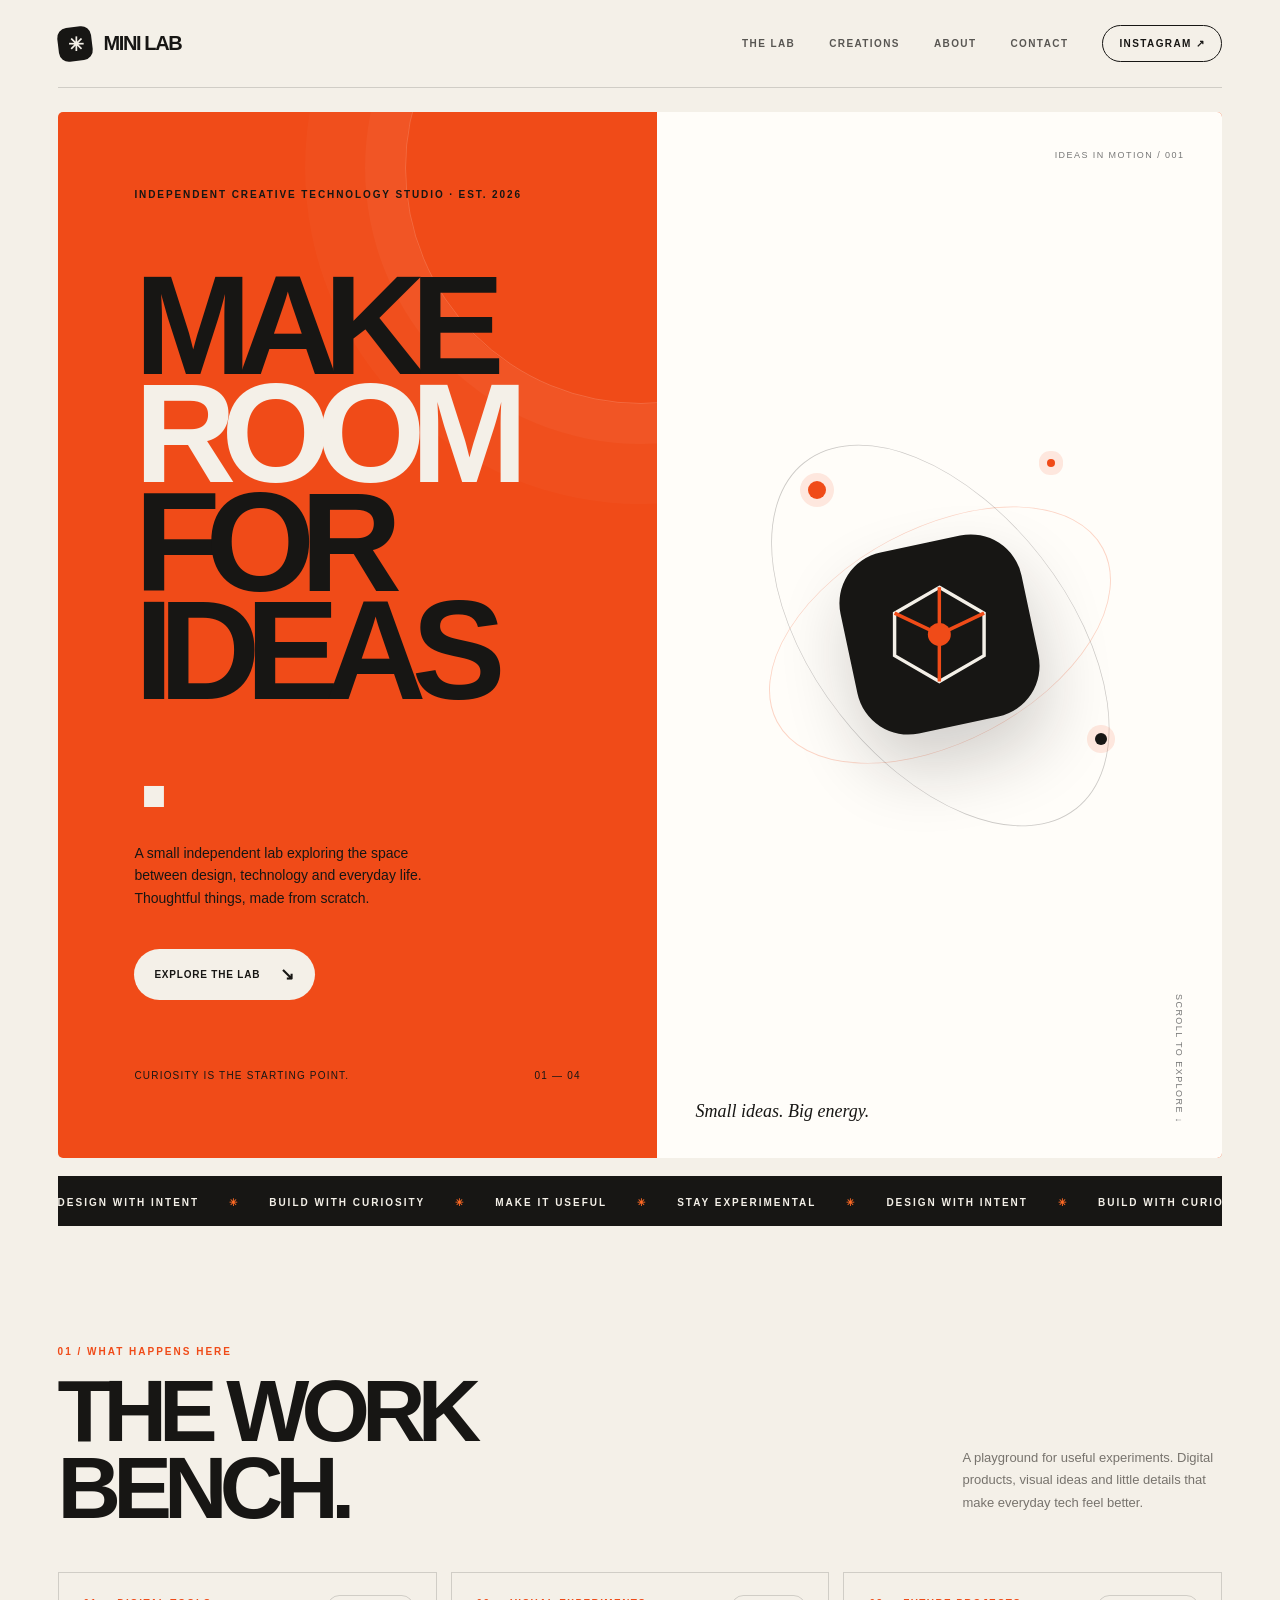
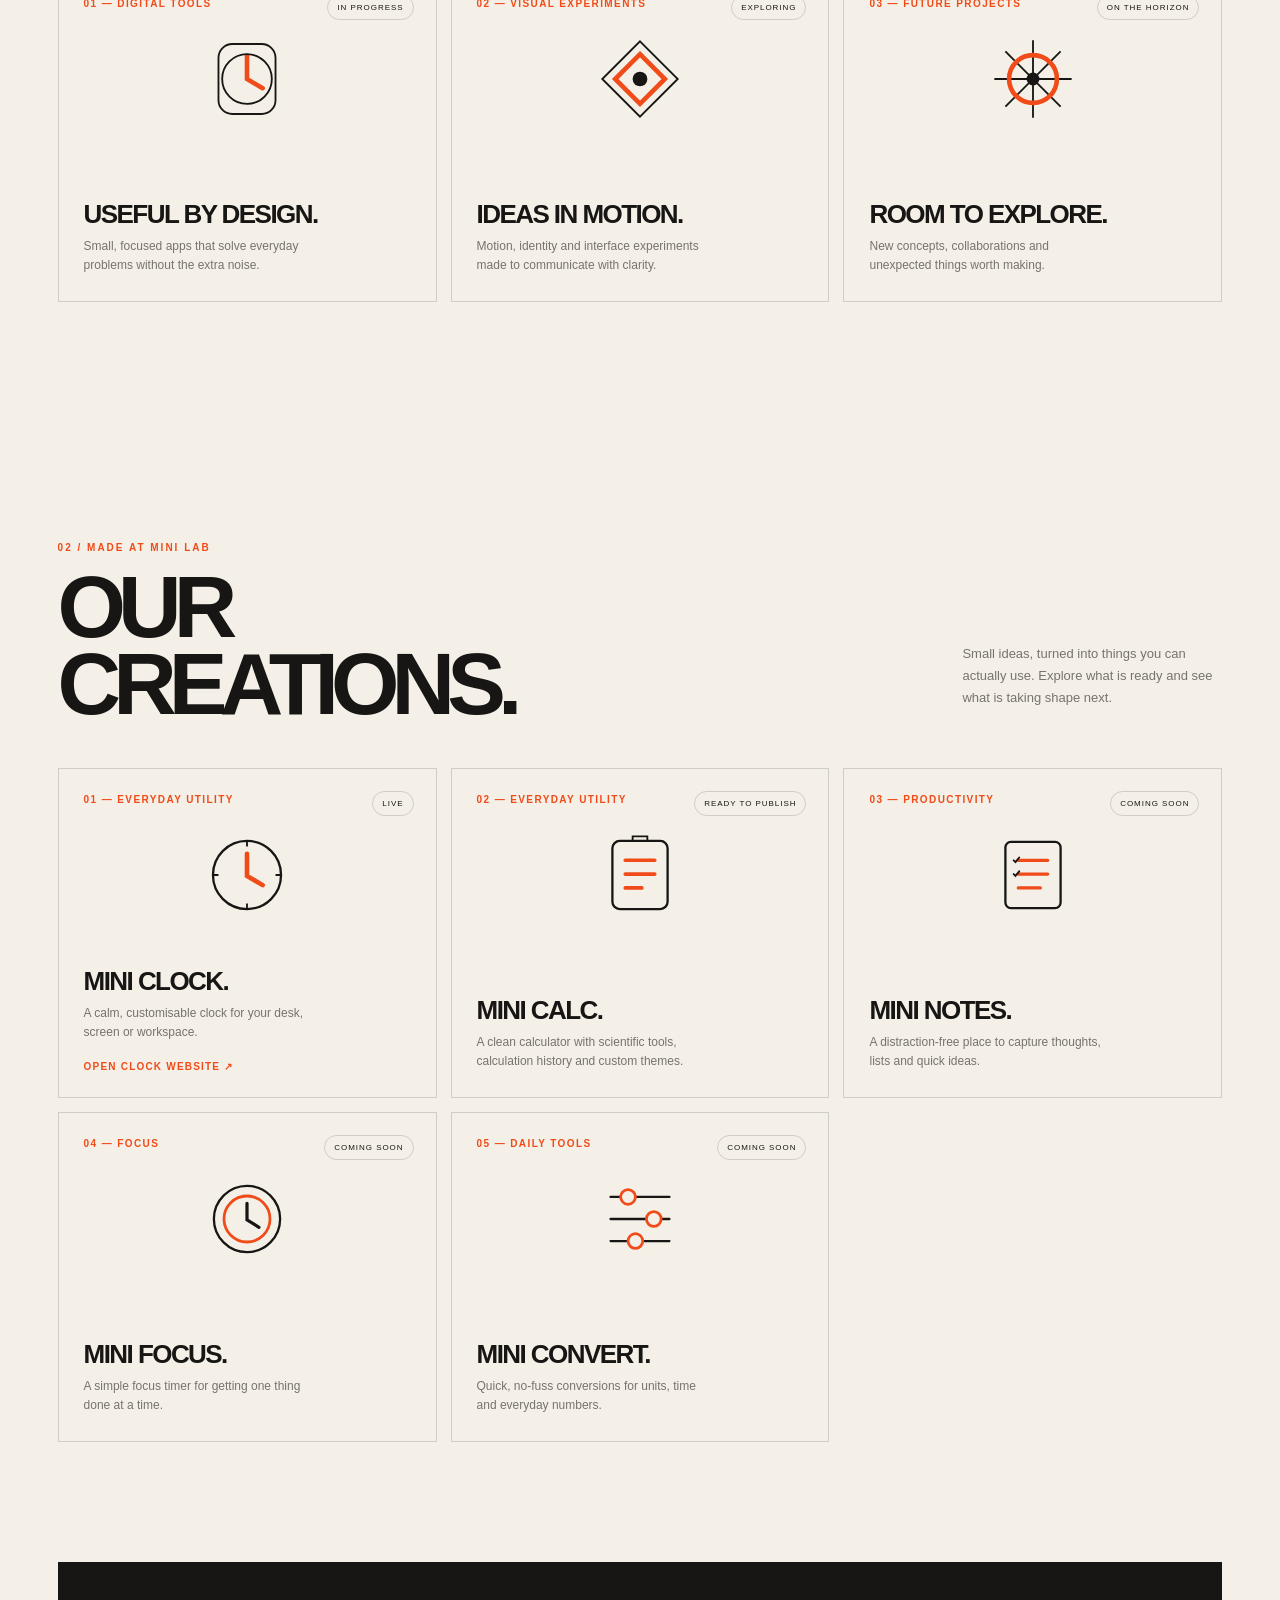
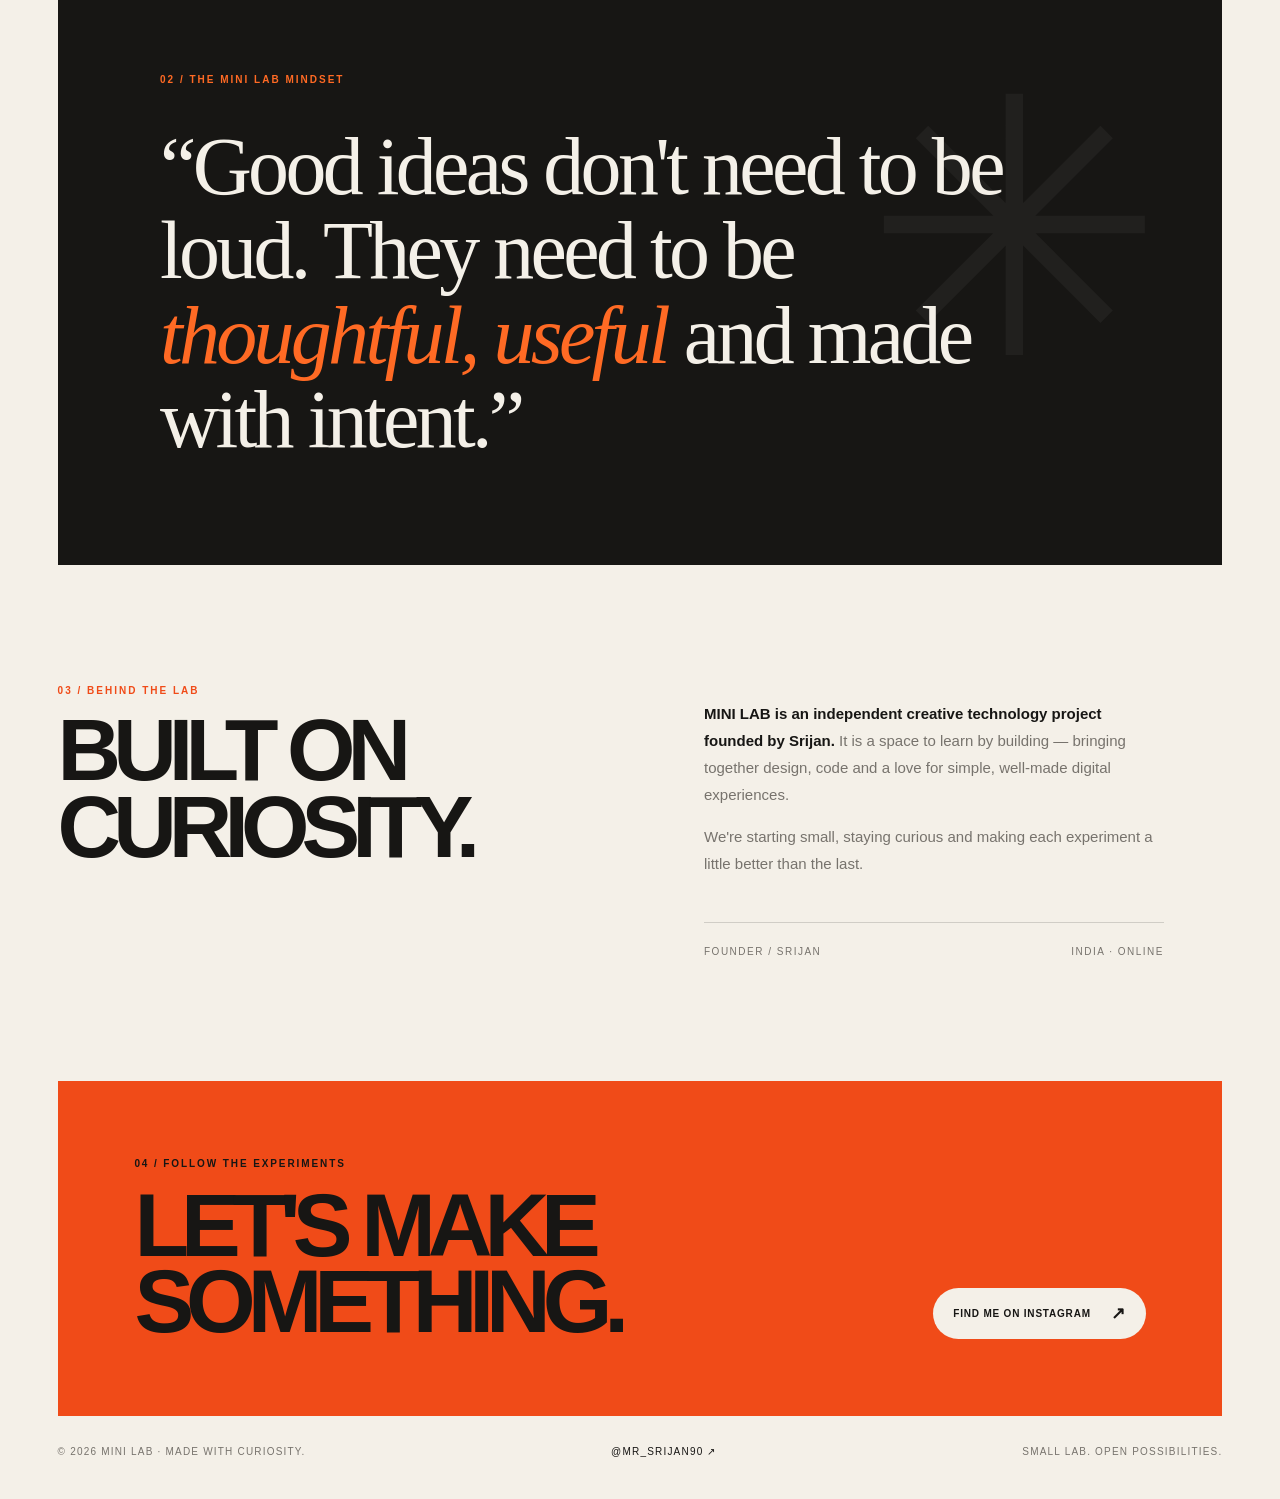
==== commit b1b7a352: "Expand Our Creations with MINI CALC and upcoming projects" ====
--- a/index.html
+++ b/index.html
@@ -46,9 +46,11 @@
 <section id="creations" class="section reveal">
 <div class="section-top"><div><div class="kicker">02 / Made at MINI LAB</div><h2>OUR<br>CREATIONS.</h2></div><p class="section-intro">Small ideas, turned into things you can actually use. Explore what is ready and see what is taking shape next.</p></div>
 <div class="work-grid creations-grid">
-<a class="work creation-live" href="https://srijan-90.github.io/mini-clock/" aria-label="Open MINI CLOCK website"><span class="work-num">01 — EVERYDAY UTILITY</span><span class="status">First release</span><div class="work-icon"><svg viewBox="0 0 100 100" fill="none" aria-hidden="true"><circle cx="50" cy="50" r="37" stroke="currentColor" stroke-width="2.5"/><path d="M50 27v24l17 10" stroke="#F04B18" stroke-width="5" stroke-linecap="round"/><path d="M50 13v6M87 50h-6M50 87v-6M13 50h6" stroke="currentColor" stroke-width="2"/></svg></div><h3>MINI CLOCK.</h3><p>A calm, customisable clock for your desk, screen or workspace.</p><span class="creation-link">Open clock website ↗</span></a>
-<article class="work creation-soon"><span class="work-num">02 — NEXT EXPERIMENT</span><span class="status">Coming soon</span><div class="work-icon"><svg viewBox="0 0 100 100" fill="none" aria-hidden="true"><rect x="20" y="15" width="60" height="70" rx="5" stroke="currentColor" stroke-width="2"/><path d="M32 34h36M32 48h36M32 62h23" stroke="#F04B18" stroke-width="3" stroke-linecap="round"/></svg></div><h3>IN DEVELOPMENT.</h3><p>The next useful little product is taking shape in the lab.</p></article>
-<article class="work creation-soon"><span class="work-num">03 — FUTURE PROJECT</span><span class="status">On the horizon</span><div class="work-icon"><svg viewBox="0 0 100 100" fill="none" aria-hidden="true"><path d="M50 12 88 34v32L50 88 12 66V34L50 12Z" stroke="currentColor" stroke-width="2"/><path d="M50 31v38M31 50h38" stroke="#F04B18" stroke-width="4" stroke-linecap="round"/></svg></div><h3>MORE TO COME.</h3><p>New ideas, experiments and independent creations. Stay curious.</p></article>
+<a class="work creation-live" href="https://srijan-90.github.io/mini-clock/" aria-label="Open MINI CLOCK website"><span class="work-num">01 — EVERYDAY UTILITY</span><span class="status">Live</span><div class="work-icon"><svg viewBox="0 0 100 100" fill="none" aria-hidden="true"><circle cx="50" cy="50" r="37" stroke="currentColor" stroke-width="2.5"/><path d="M50 27v24l17 10" stroke="#F04B18" stroke-width="5" stroke-linecap="round"/><path d="M50 13v6M87 50h-6M50 87v-6M13 50h6" stroke="currentColor" stroke-width="2"/></svg></div><h3>MINI CLOCK.</h3><p>A calm, customisable clock for your desk, screen or workspace.</p><span class="creation-link">Open clock website ↗</span></a>
+<article class="work creation-soon"><span class="work-num">02 — EVERYDAY UTILITY</span><span class="status">Ready to publish</span><div class="work-icon"><svg viewBox="0 0 100 100" fill="none" aria-hidden="true"><rect x="20" y="13" width="60" height="74" rx="8" stroke="currentColor" stroke-width="2.5"/><path d="M34 34h32M34 49h32M34 64h18" stroke="#F04B18" stroke-width="4" stroke-linecap="round"/><path d="M42 13v-5h16v5" stroke="currentColor" stroke-width="2"/></svg></div><h3>MINI CALC.</h3><p>A clean calculator with scientific tools, calculation history and custom themes.</p></article>
+<article class="work creation-soon"><span class="work-num">03 — PRODUCTIVITY</span><span class="status">Coming soon</span><div class="work-icon"><svg viewBox="0 0 100 100" fill="none" aria-hidden="true"><rect x="20" y="14" width="60" height="72" rx="6" stroke="currentColor" stroke-width="2.5"/><path d="M34 34h32M34 49h32M34 64h24" stroke="#F04B18" stroke-width="3.5" stroke-linecap="round"/><path d="m29 34 2 2 4-5M29 49l2 2 4-5" stroke="currentColor" stroke-width="2" stroke-linecap="round"/></svg></div><h3>MINI NOTES.</h3><p>A distraction-free place to capture thoughts, lists and quick ideas.</p></article>
+<article class="work creation-soon"><span class="work-num">04 — FOCUS</span><span class="status">Coming soon</span><div class="work-icon"><svg viewBox="0 0 100 100" fill="none" aria-hidden="true"><circle cx="50" cy="50" r="36" stroke="currentColor" stroke-width="2.5"/><circle cx="50" cy="50" r="25" stroke="#F04B18" stroke-width="3"/><path d="M50 33v18l13 8" stroke="currentColor" stroke-width="3.5" stroke-linecap="round"/></svg></div><h3>MINI FOCUS.</h3><p>A simple focus timer for getting one thing done at a time.</p></article>
+<article class="work creation-soon"><span class="work-num">05 — DAILY TOOLS</span><span class="status">Coming soon</span><div class="work-icon"><svg viewBox="0 0 100 100" fill="none" aria-hidden="true"><path d="M18 26h64M18 50h64M18 74h64" stroke="currentColor" stroke-width="2.5" stroke-linecap="round"/><circle cx="37" cy="26" r="8" fill="var(--paper)" stroke="#F04B18" stroke-width="3"/><circle cx="65" cy="50" r="8" fill="var(--paper)" stroke="#F04B18" stroke-width="3"/><circle cx="45" cy="74" r="8" fill="var(--paper)" stroke="#F04B18" stroke-width="3"/></svg></div><h3>MINI CONVERT.</h3><p>Quick, no-fuss conversions for units, time and everyday numbers.</p></article>
 </div>
 </section>
 <section class="manifesto reveal"><p>02 / The MINI LAB mindset</p><blockquote>“Good ideas don't need to be loud. They need to be <span>thoughtful, useful</span> and made with intent.”</blockquote></section>
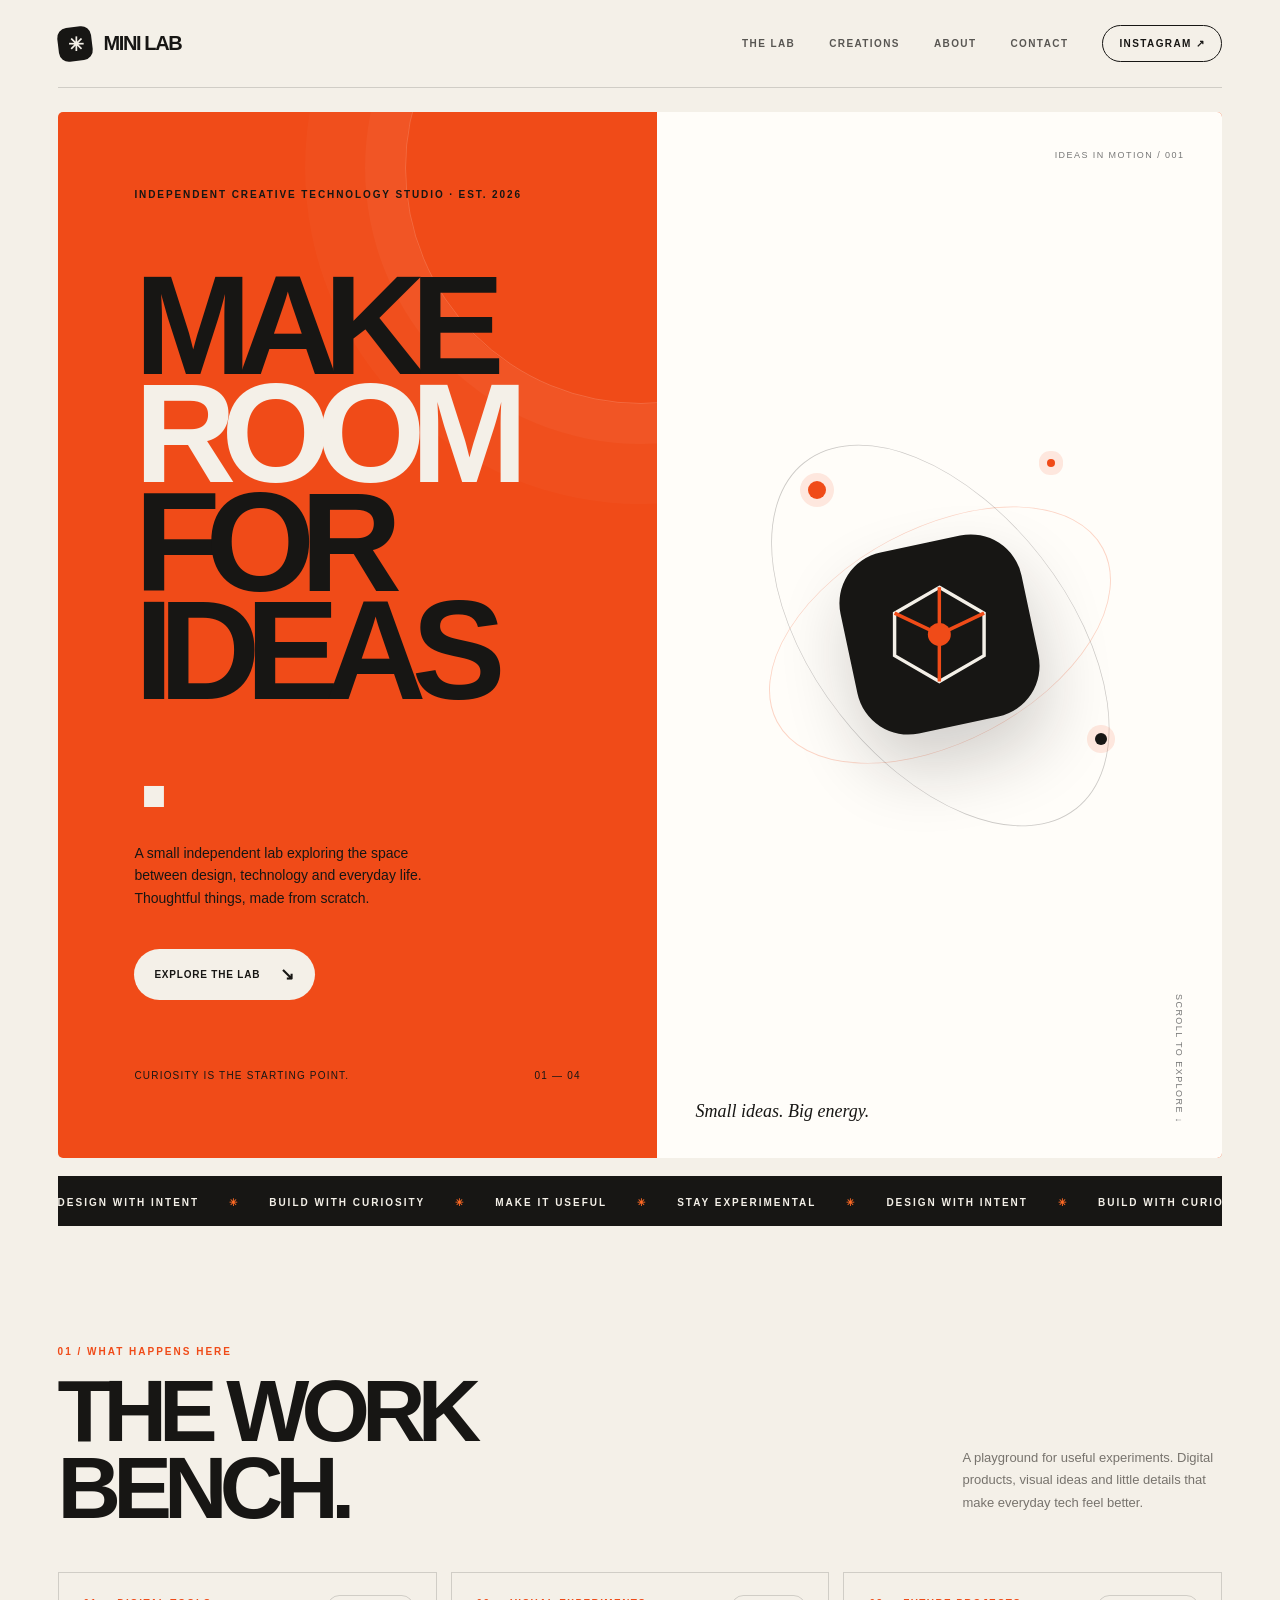
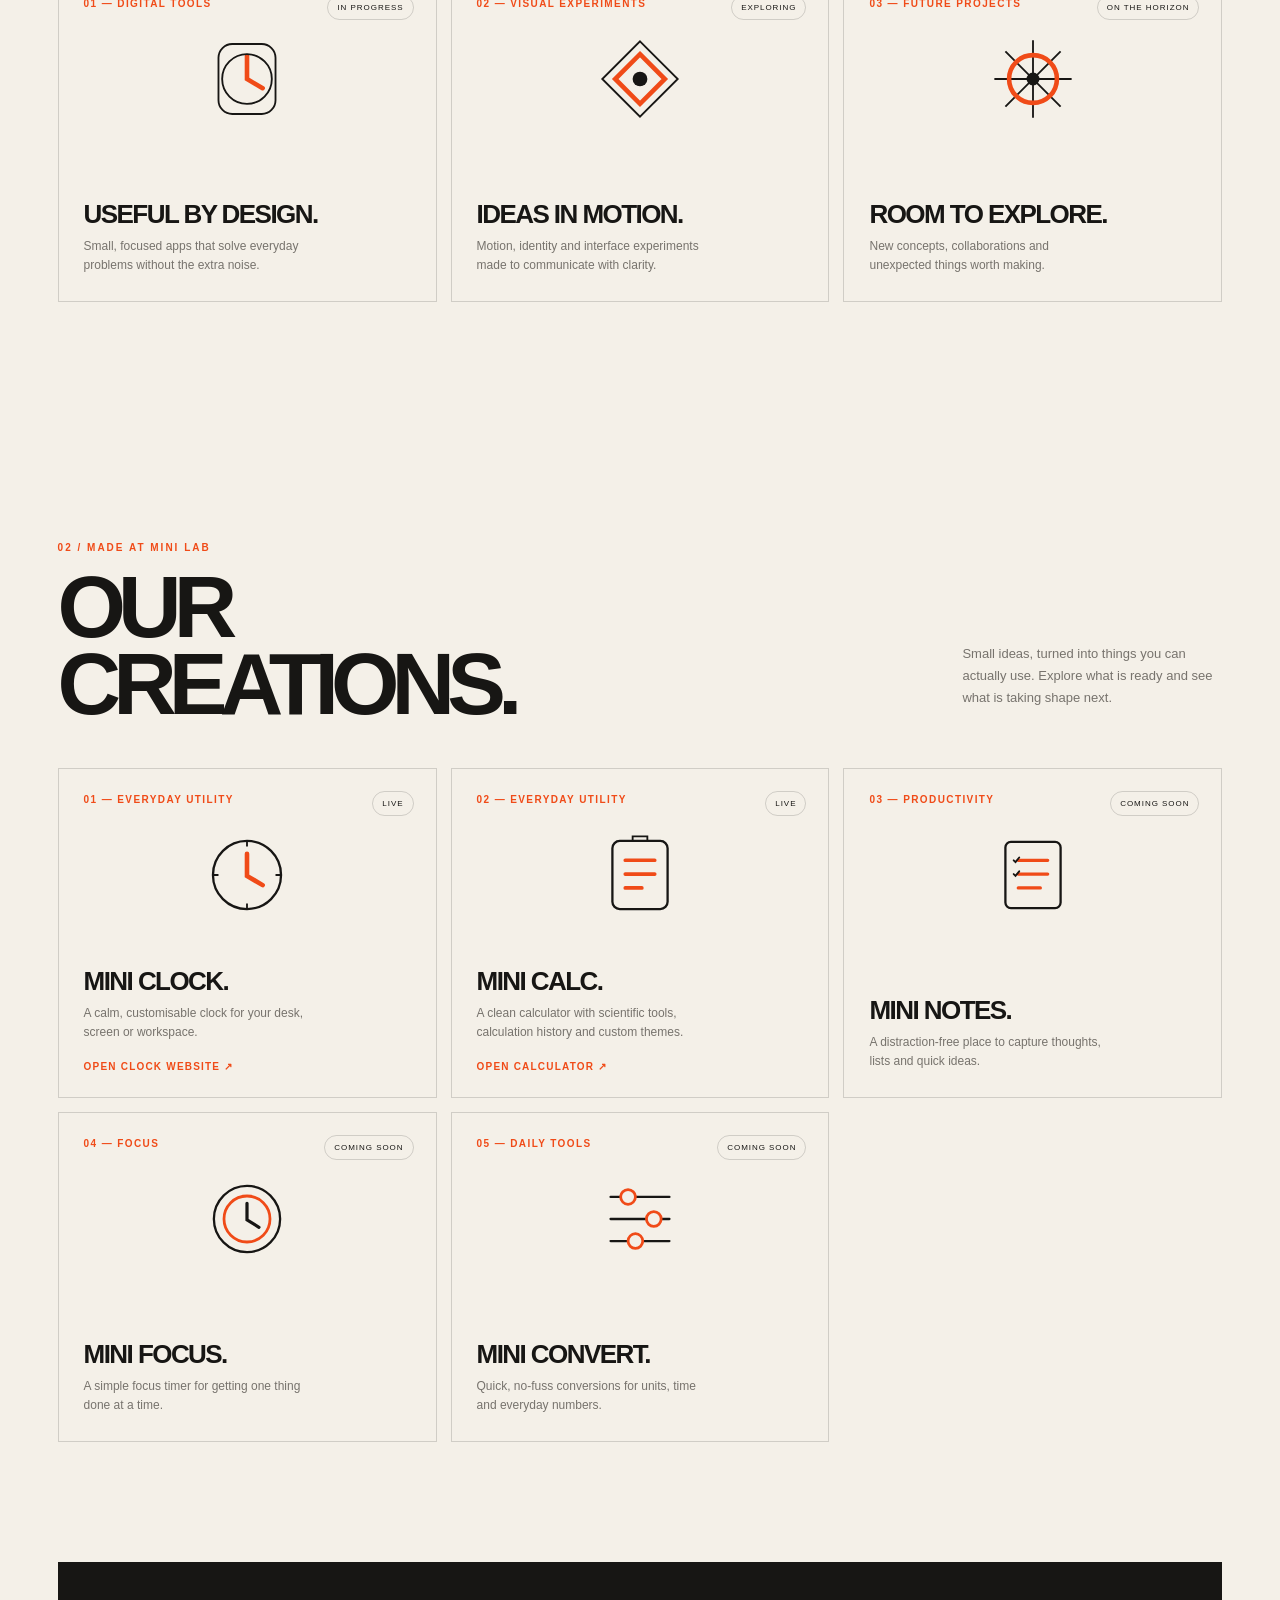
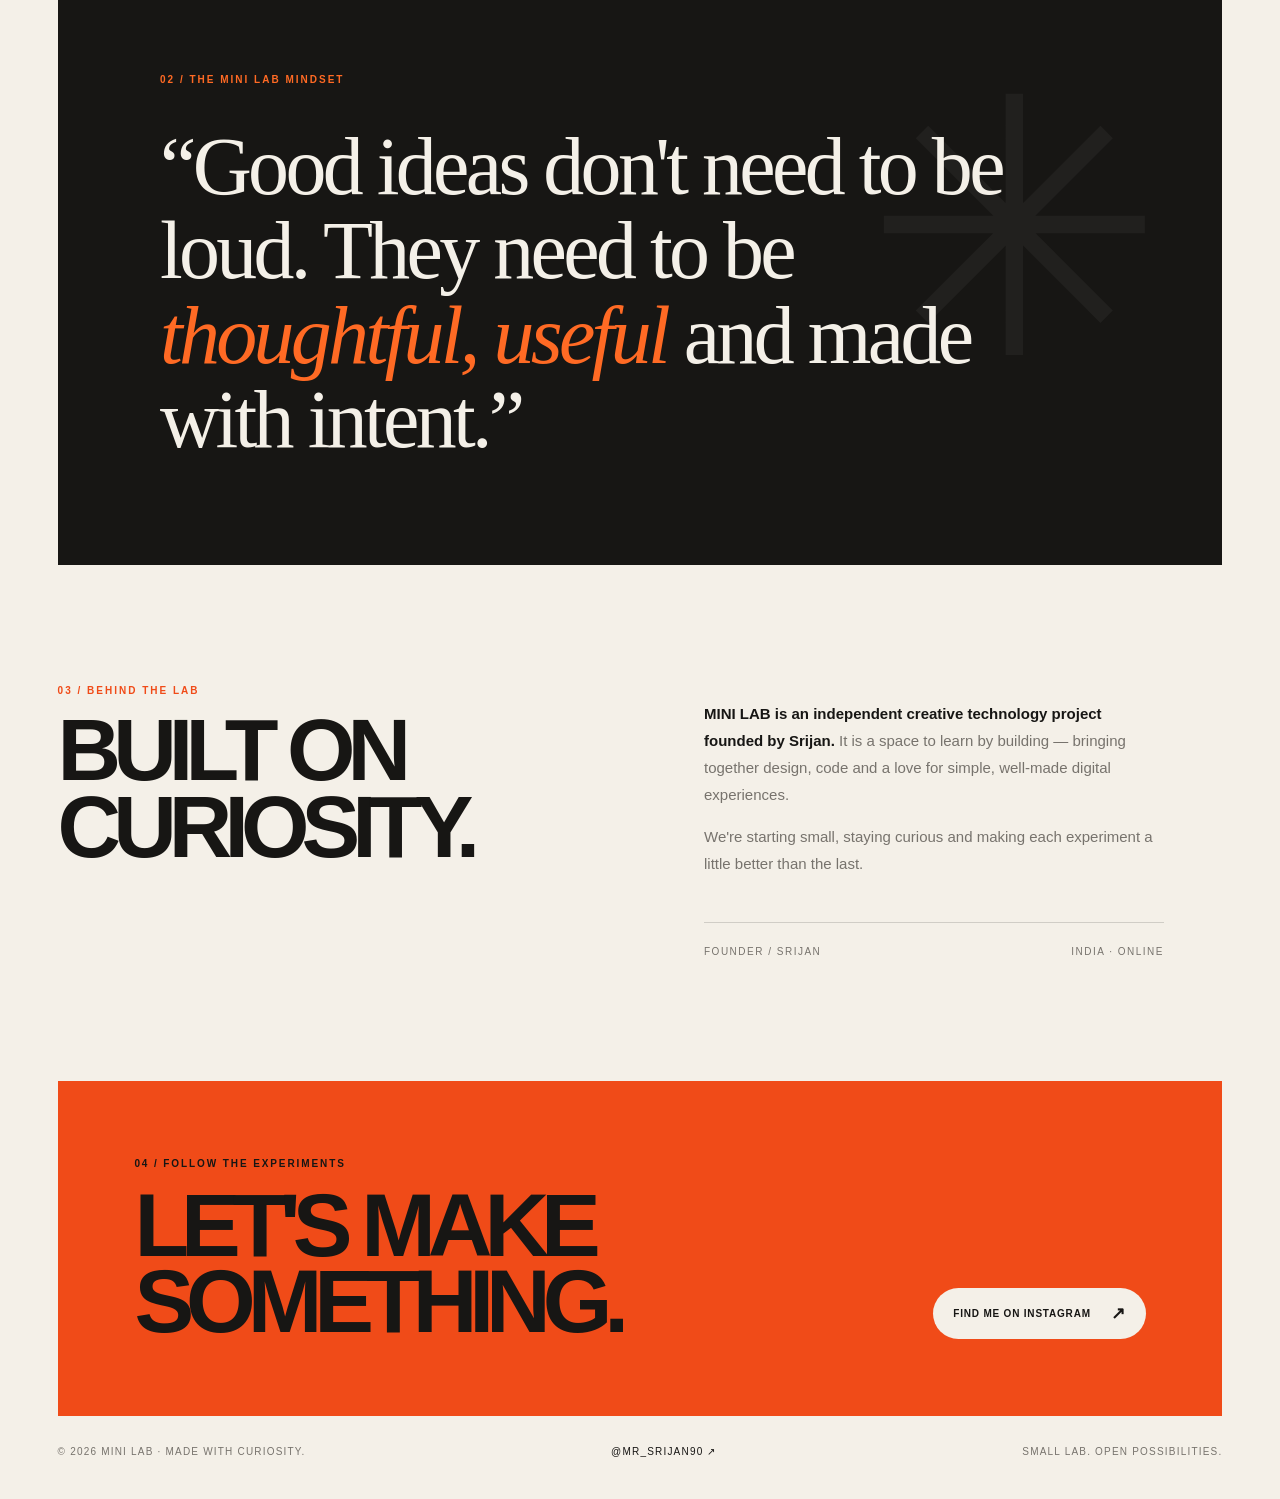
==== commit a5f6a38e: "Publish MINI CALC in Our Creations" ====
--- a/index.html
+++ b/index.html
@@ -47,7 +47,7 @@
 <div class="section-top"><div><div class="kicker">02 / Made at MINI LAB</div><h2>OUR<br>CREATIONS.</h2></div><p class="section-intro">Small ideas, turned into things you can actually use. Explore what is ready and see what is taking shape next.</p></div>
 <div class="work-grid creations-grid">
 <a class="work creation-live" href="https://srijan-90.github.io/mini-clock/" aria-label="Open MINI CLOCK website"><span class="work-num">01 — EVERYDAY UTILITY</span><span class="status">Live</span><div class="work-icon"><svg viewBox="0 0 100 100" fill="none" aria-hidden="true"><circle cx="50" cy="50" r="37" stroke="currentColor" stroke-width="2.5"/><path d="M50 27v24l17 10" stroke="#F04B18" stroke-width="5" stroke-linecap="round"/><path d="M50 13v6M87 50h-6M50 87v-6M13 50h6" stroke="currentColor" stroke-width="2"/></svg></div><h3>MINI CLOCK.</h3><p>A calm, customisable clock for your desk, screen or workspace.</p><span class="creation-link">Open clock website ↗</span></a>
-<article class="work creation-soon"><span class="work-num">02 — EVERYDAY UTILITY</span><span class="status">Ready to publish</span><div class="work-icon"><svg viewBox="0 0 100 100" fill="none" aria-hidden="true"><rect x="20" y="13" width="60" height="74" rx="8" stroke="currentColor" stroke-width="2.5"/><path d="M34 34h32M34 49h32M34 64h18" stroke="#F04B18" stroke-width="4" stroke-linecap="round"/><path d="M42 13v-5h16v5" stroke="currentColor" stroke-width="2"/></svg></div><h3>MINI CALC.</h3><p>A clean calculator with scientific tools, calculation history and custom themes.</p></article>
+<a class="work creation-live" href="https://srijan-90.github.io/mini-calci/" aria-label="Open MINI CALC website"><span class="work-num">02 — EVERYDAY UTILITY</span><span class="status">Live</span><div class="work-icon"><svg viewBox="0 0 100 100" fill="none" aria-hidden="true"><rect x="20" y="13" width="60" height="74" rx="8" stroke="currentColor" stroke-width="2.5"/><path d="M34 34h32M34 49h32M34 64h18" stroke="#F04B18" stroke-width="4" stroke-linecap="round"/><path d="M42 13v-5h16v5" stroke="currentColor" stroke-width="2"/></svg></div><h3>MINI CALC.</h3><p>A clean calculator with scientific tools, calculation history and custom themes.</p><span class="creation-link">Open calculator ↗</span></a>
 <article class="work creation-soon"><span class="work-num">03 — PRODUCTIVITY</span><span class="status">Coming soon</span><div class="work-icon"><svg viewBox="0 0 100 100" fill="none" aria-hidden="true"><rect x="20" y="14" width="60" height="72" rx="6" stroke="currentColor" stroke-width="2.5"/><path d="M34 34h32M34 49h32M34 64h24" stroke="#F04B18" stroke-width="3.5" stroke-linecap="round"/><path d="m29 34 2 2 4-5M29 49l2 2 4-5" stroke="currentColor" stroke-width="2" stroke-linecap="round"/></svg></div><h3>MINI NOTES.</h3><p>A distraction-free place to capture thoughts, lists and quick ideas.</p></article>
 <article class="work creation-soon"><span class="work-num">04 — FOCUS</span><span class="status">Coming soon</span><div class="work-icon"><svg viewBox="0 0 100 100" fill="none" aria-hidden="true"><circle cx="50" cy="50" r="36" stroke="currentColor" stroke-width="2.5"/><circle cx="50" cy="50" r="25" stroke="#F04B18" stroke-width="3"/><path d="M50 33v18l13 8" stroke="currentColor" stroke-width="3.5" stroke-linecap="round"/></svg></div><h3>MINI FOCUS.</h3><p>A simple focus timer for getting one thing done at a time.</p></article>
 <article class="work creation-soon"><span class="work-num">05 — DAILY TOOLS</span><span class="status">Coming soon</span><div class="work-icon"><svg viewBox="0 0 100 100" fill="none" aria-hidden="true"><path d="M18 26h64M18 50h64M18 74h64" stroke="currentColor" stroke-width="2.5" stroke-linecap="round"/><circle cx="37" cy="26" r="8" fill="var(--paper)" stroke="#F04B18" stroke-width="3"/><circle cx="65" cy="50" r="8" fill="var(--paper)" stroke="#F04B18" stroke-width="3"/><circle cx="45" cy="74" r="8" fill="var(--paper)" stroke="#F04B18" stroke-width="3"/></svg></div><h3>MINI CONVERT.</h3><p>Quick, no-fuss conversions for units, time and everyday numbers.</p></article>
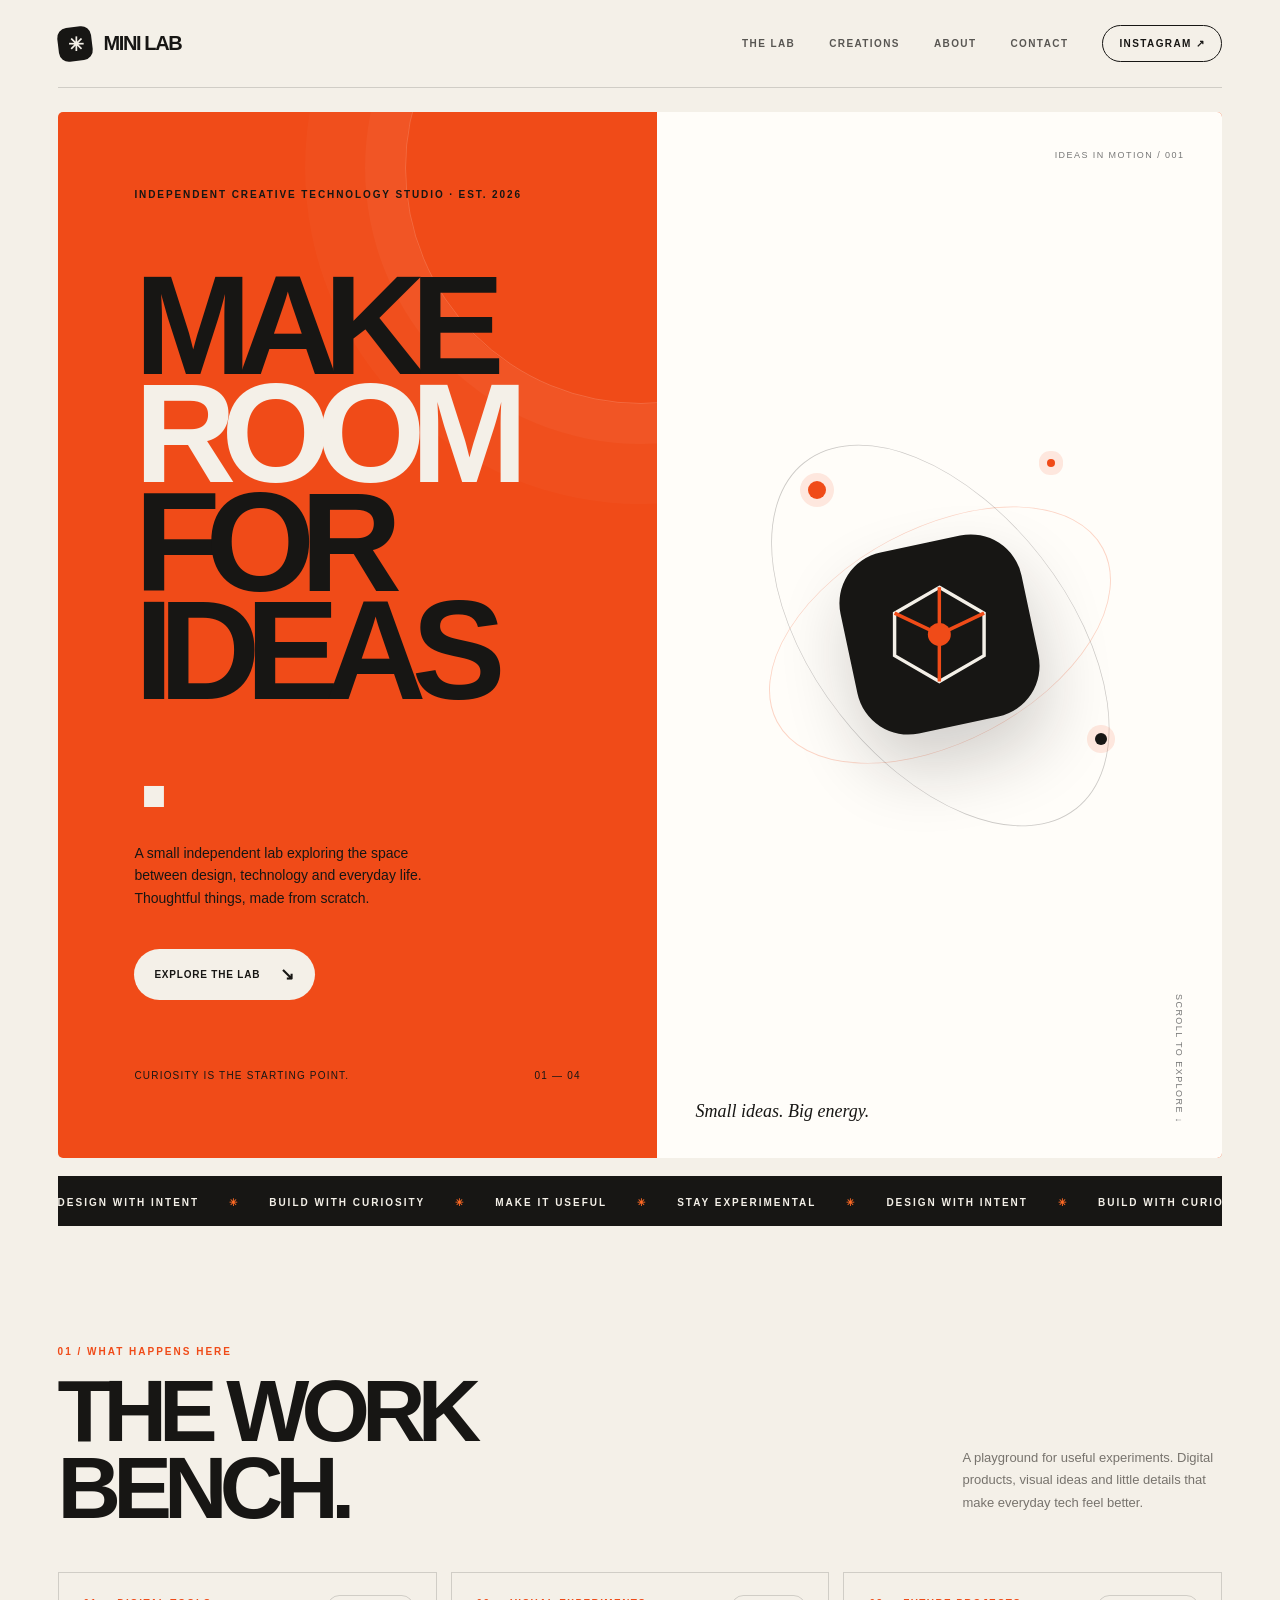
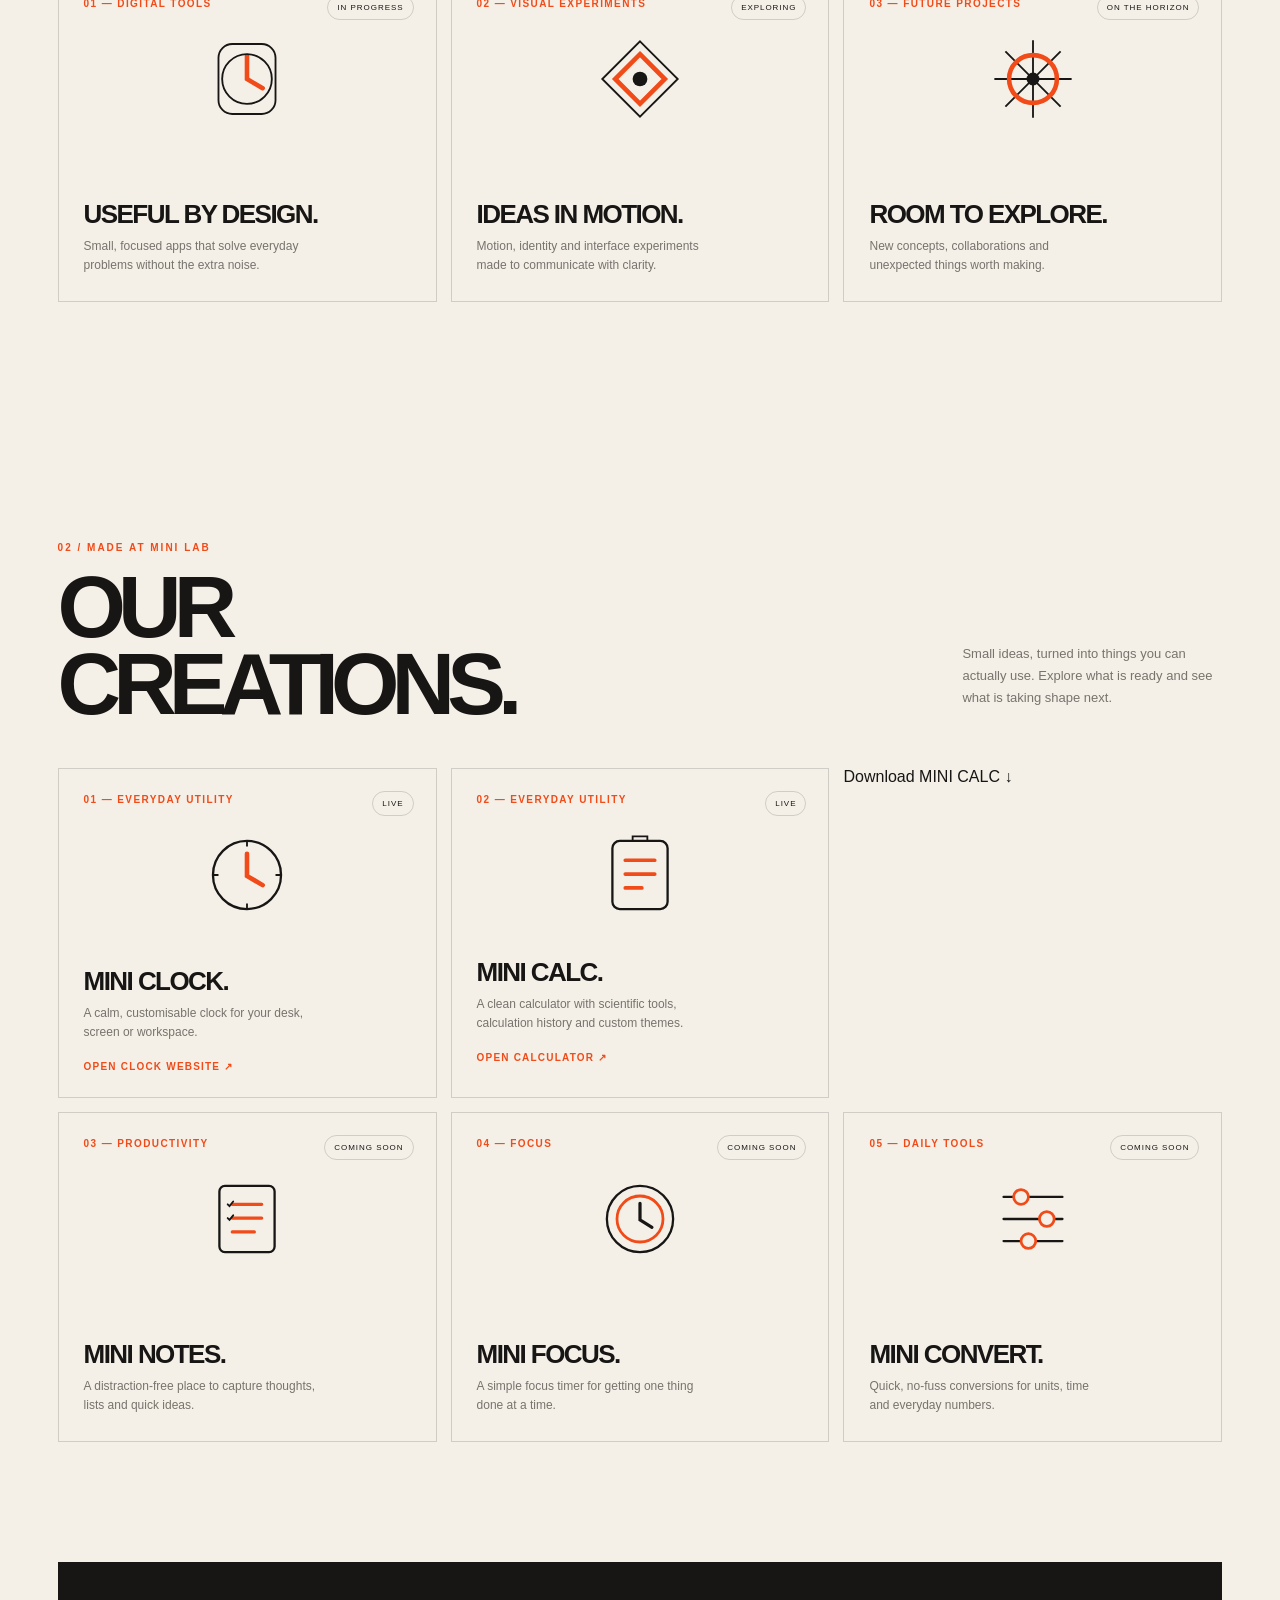
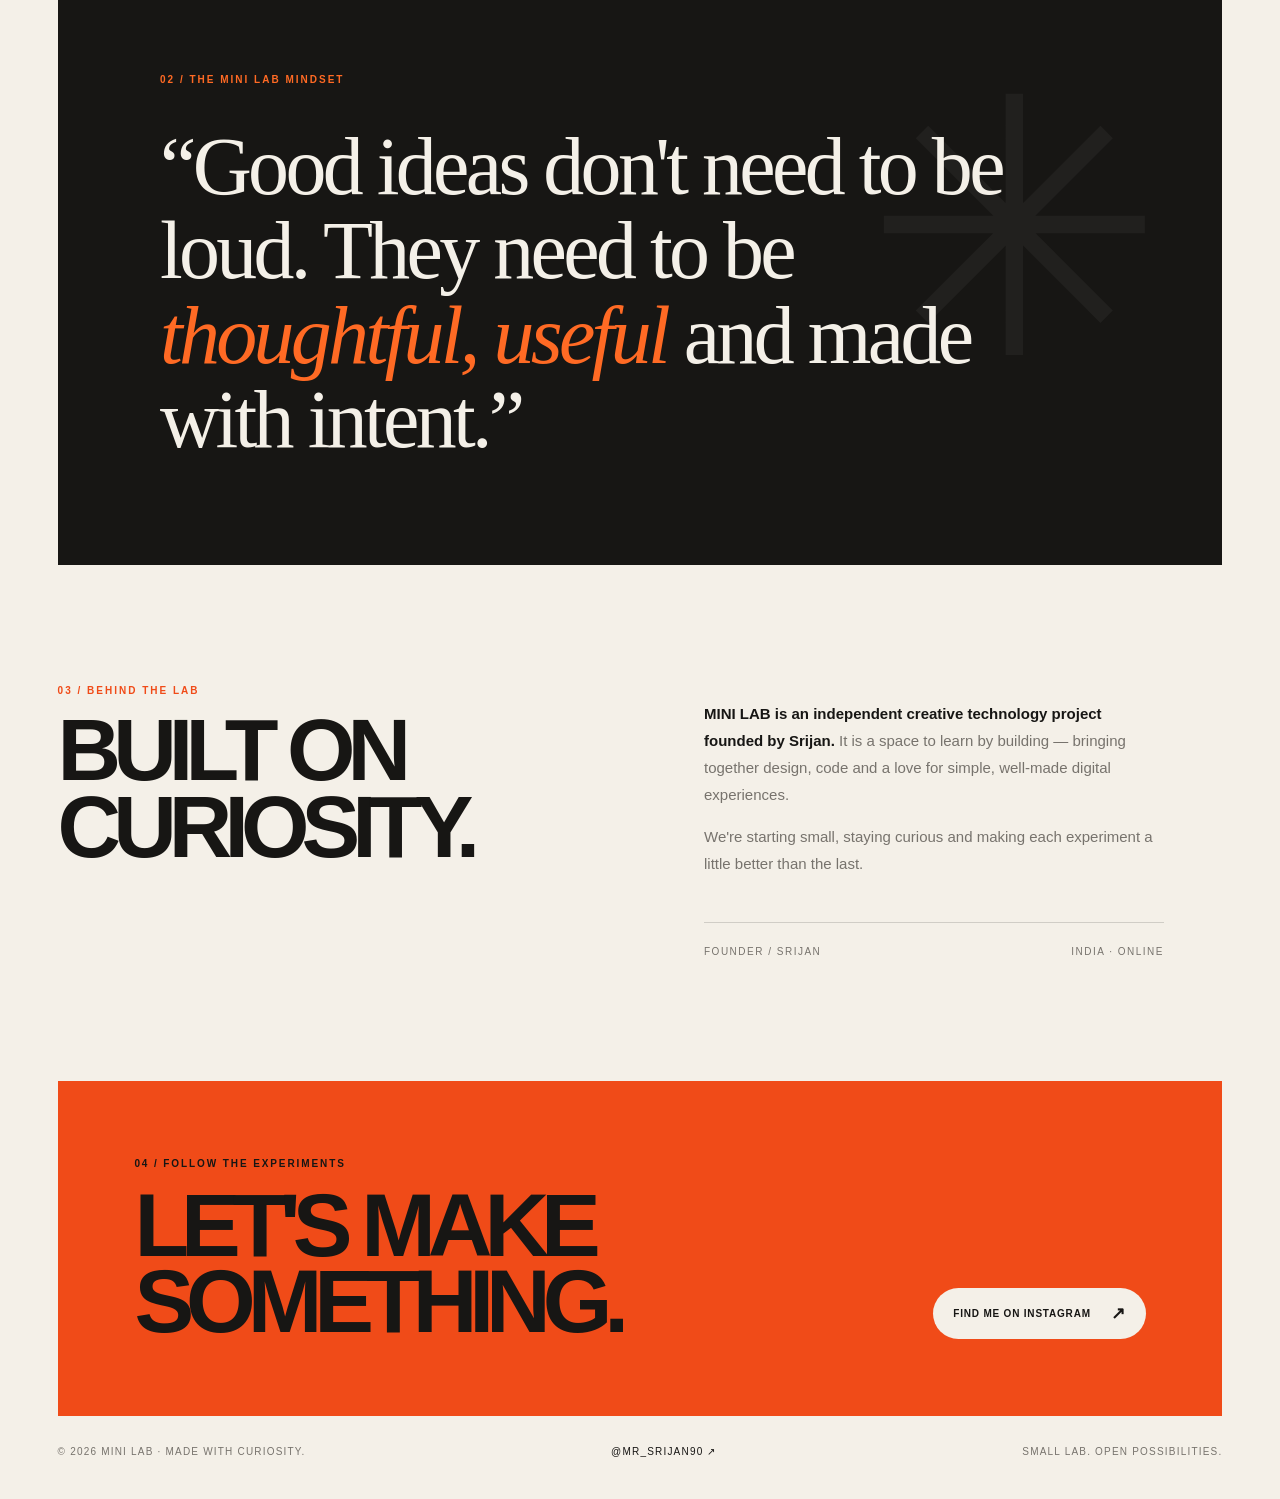
==== commit 86c0e974: "Add MINI CALC download option" ====
--- a/index.html
+++ b/index.html
@@ -47,7 +47,7 @@
 <div class="section-top"><div><div class="kicker">02 / Made at MINI LAB</div><h2>OUR<br>CREATIONS.</h2></div><p class="section-intro">Small ideas, turned into things you can actually use. Explore what is ready and see what is taking shape next.</p></div>
 <div class="work-grid creations-grid">
 <a class="work creation-live" href="https://srijan-90.github.io/mini-clock/" aria-label="Open MINI CLOCK website"><span class="work-num">01 — EVERYDAY UTILITY</span><span class="status">Live</span><div class="work-icon"><svg viewBox="0 0 100 100" fill="none" aria-hidden="true"><circle cx="50" cy="50" r="37" stroke="currentColor" stroke-width="2.5"/><path d="M50 27v24l17 10" stroke="#F04B18" stroke-width="5" stroke-linecap="round"/><path d="M50 13v6M87 50h-6M50 87v-6M13 50h6" stroke="currentColor" stroke-width="2"/></svg></div><h3>MINI CLOCK.</h3><p>A calm, customisable clock for your desk, screen or workspace.</p><span class="creation-link">Open clock website ↗</span></a>
-<a class="work creation-live" href="https://srijan-90.github.io/mini-calci/" aria-label="Open MINI CALC website"><span class="work-num">02 — EVERYDAY UTILITY</span><span class="status">Live</span><div class="work-icon"><svg viewBox="0 0 100 100" fill="none" aria-hidden="true"><rect x="20" y="13" width="60" height="74" rx="8" stroke="currentColor" stroke-width="2.5"/><path d="M34 34h32M34 49h32M34 64h18" stroke="#F04B18" stroke-width="4" stroke-linecap="round"/><path d="M42 13v-5h16v5" stroke="currentColor" stroke-width="2"/></svg></div><h3>MINI CALC.</h3><p>A clean calculator with scientific tools, calculation history and custom themes.</p><span class="creation-link">Open calculator ↗</span></a>
+<a class="work creation-live" href="https://srijan-90.github.io/mini-calci/" aria-label="Open MINI CALC website"><span class="work-num">02 — EVERYDAY UTILITY</span><span class="status">Live</span><div class="work-icon"><svg viewBox="0 0 100 100" fill="none" aria-hidden="true"><rect x="20" y="13" width="60" height="74" rx="8" stroke="currentColor" stroke-width="2.5"/><path d="M34 34h32M34 49h32M34 64h18" stroke="#F04B18" stroke-width="4" stroke-linecap="round"/><path d="M42 13v-5h16v5" stroke="currentColor" stroke-width="2"/></svg></div><h3>MINI CALC.</h3><p>A clean calculator with scientific tools, calculation history and custom themes.</p><span class="creation-link">Open calculator ↗</span><span class="creation-link" style="margin-top:9px"><a href="https://srijan-90.github.io/MINI-LABS/downloads/mini-calc.html" download="MINI-CALC.html">Download MINI CALC ↓</a></span></a>
 <article class="work creation-soon"><span class="work-num">03 — PRODUCTIVITY</span><span class="status">Coming soon</span><div class="work-icon"><svg viewBox="0 0 100 100" fill="none" aria-hidden="true"><rect x="20" y="14" width="60" height="72" rx="6" stroke="currentColor" stroke-width="2.5"/><path d="M34 34h32M34 49h32M34 64h24" stroke="#F04B18" stroke-width="3.5" stroke-linecap="round"/><path d="m29 34 2 2 4-5M29 49l2 2 4-5" stroke="currentColor" stroke-width="2" stroke-linecap="round"/></svg></div><h3>MINI NOTES.</h3><p>A distraction-free place to capture thoughts, lists and quick ideas.</p></article>
 <article class="work creation-soon"><span class="work-num">04 — FOCUS</span><span class="status">Coming soon</span><div class="work-icon"><svg viewBox="0 0 100 100" fill="none" aria-hidden="true"><circle cx="50" cy="50" r="36" stroke="currentColor" stroke-width="2.5"/><circle cx="50" cy="50" r="25" stroke="#F04B18" stroke-width="3"/><path d="M50 33v18l13 8" stroke="currentColor" stroke-width="3.5" stroke-linecap="round"/></svg></div><h3>MINI FOCUS.</h3><p>A simple focus timer for getting one thing done at a time.</p></article>
 <article class="work creation-soon"><span class="work-num">05 — DAILY TOOLS</span><span class="status">Coming soon</span><div class="work-icon"><svg viewBox="0 0 100 100" fill="none" aria-hidden="true"><path d="M18 26h64M18 50h64M18 74h64" stroke="currentColor" stroke-width="2.5" stroke-linecap="round"/><circle cx="37" cy="26" r="8" fill="var(--paper)" stroke="#F04B18" stroke-width="3"/><circle cx="65" cy="50" r="8" fill="var(--paper)" stroke="#F04B18" stroke-width="3"/><circle cx="45" cy="74" r="8" fill="var(--paper)" stroke="#F04B18" stroke-width="3"/></svg></div><h3>MINI CONVERT.</h3><p>Quick, no-fuss conversions for units, time and everyday numbers.</p></article>
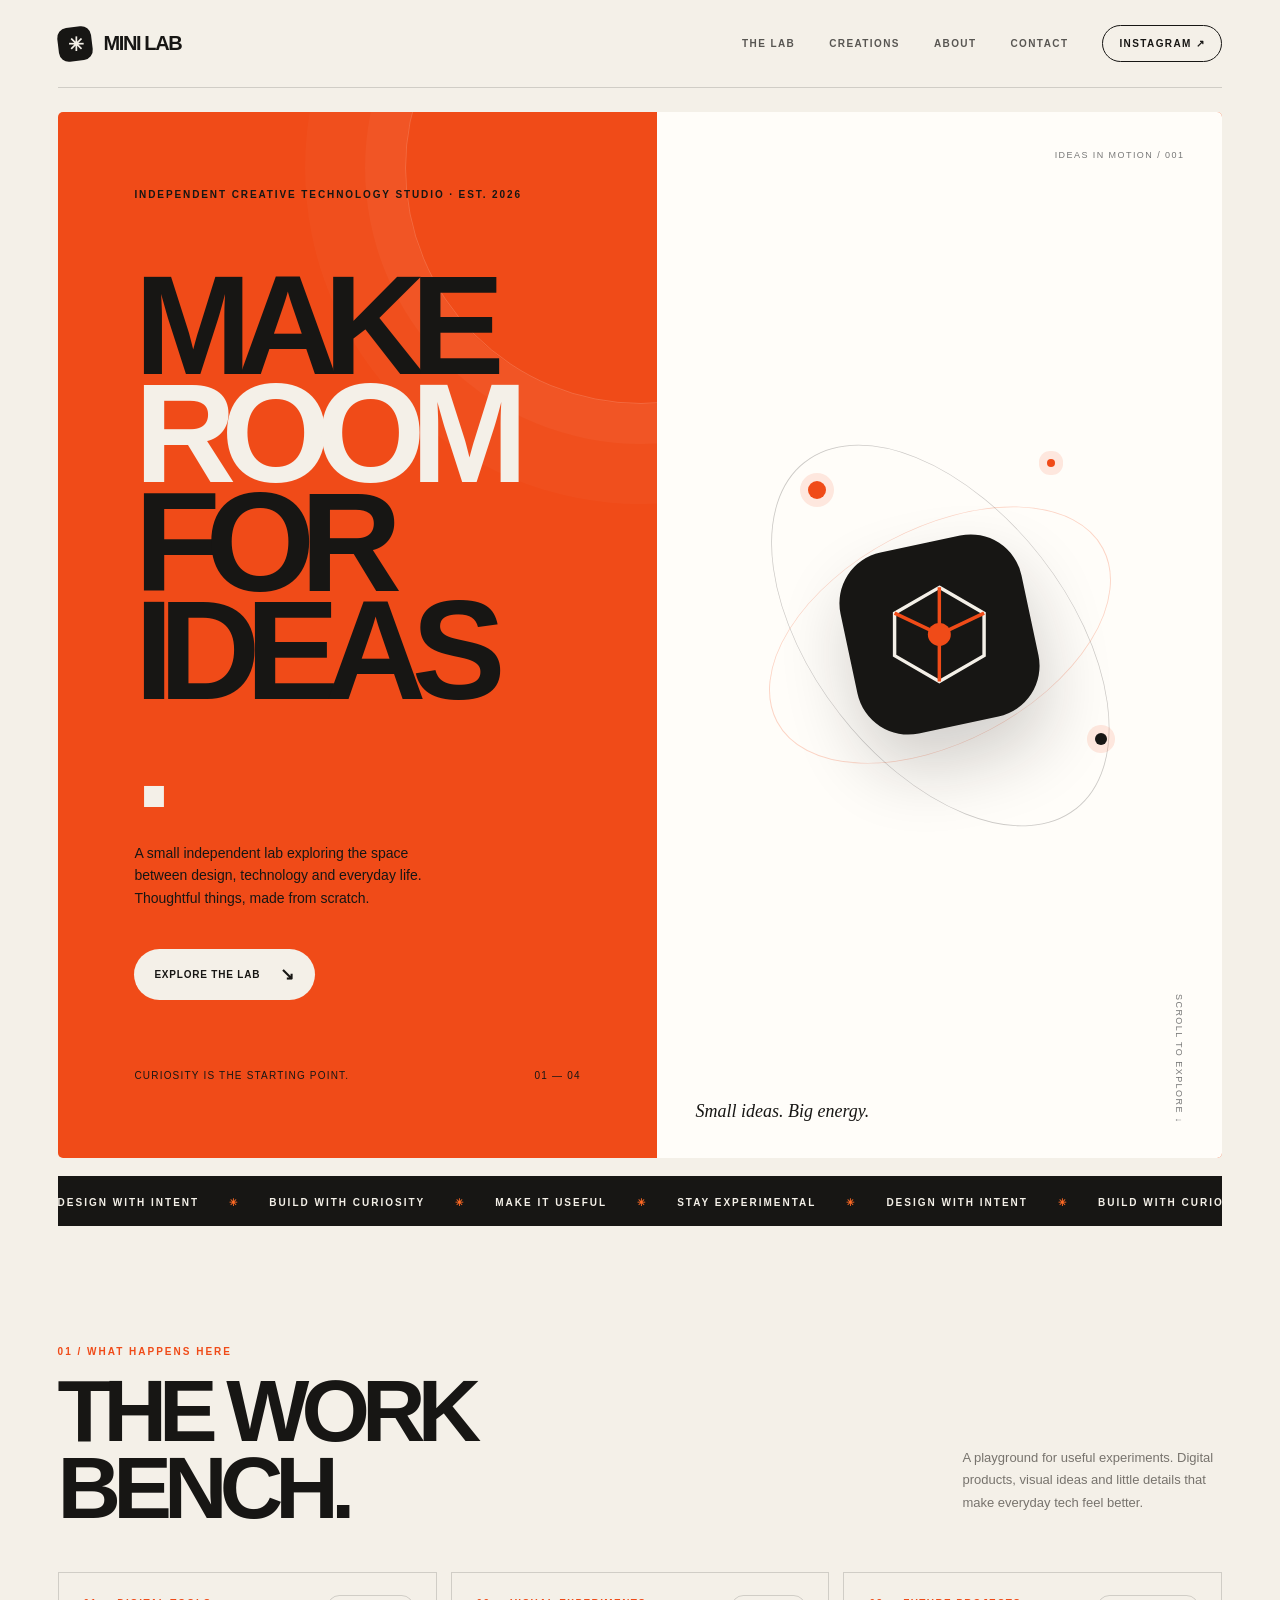
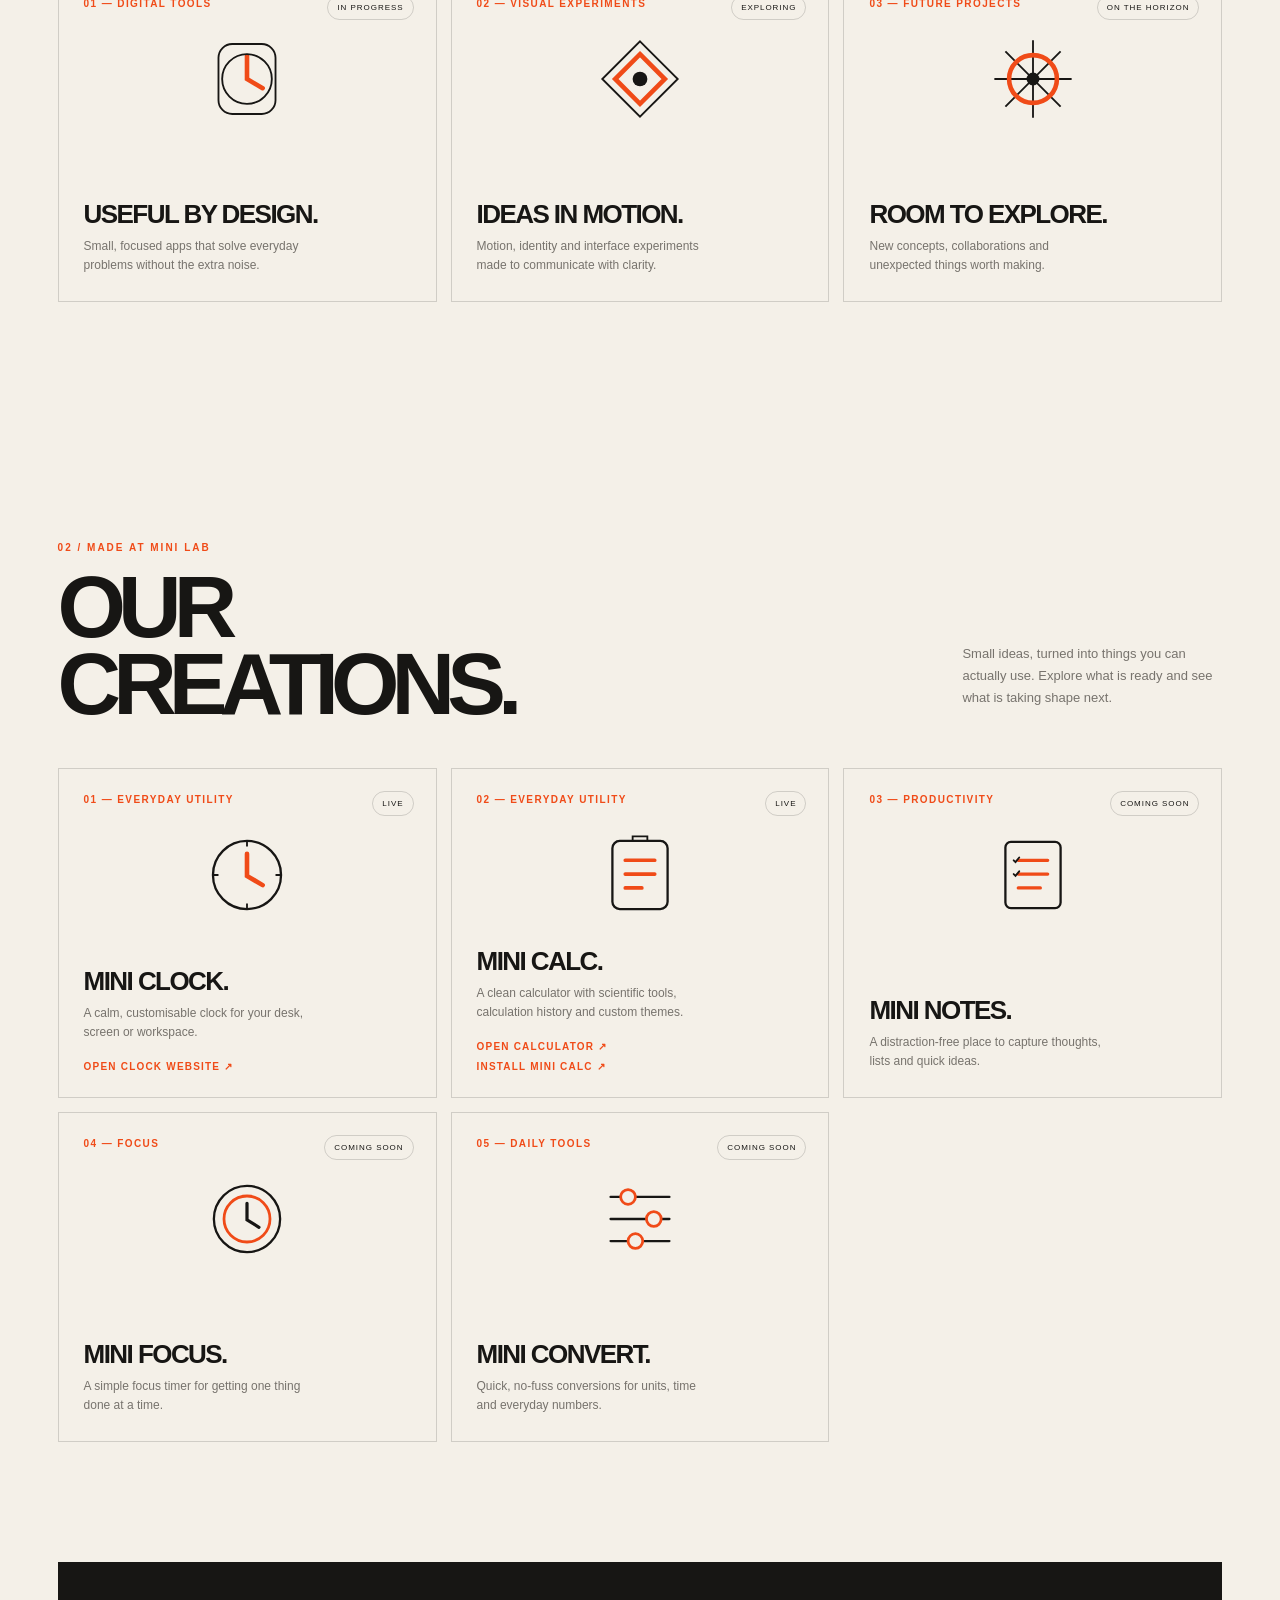
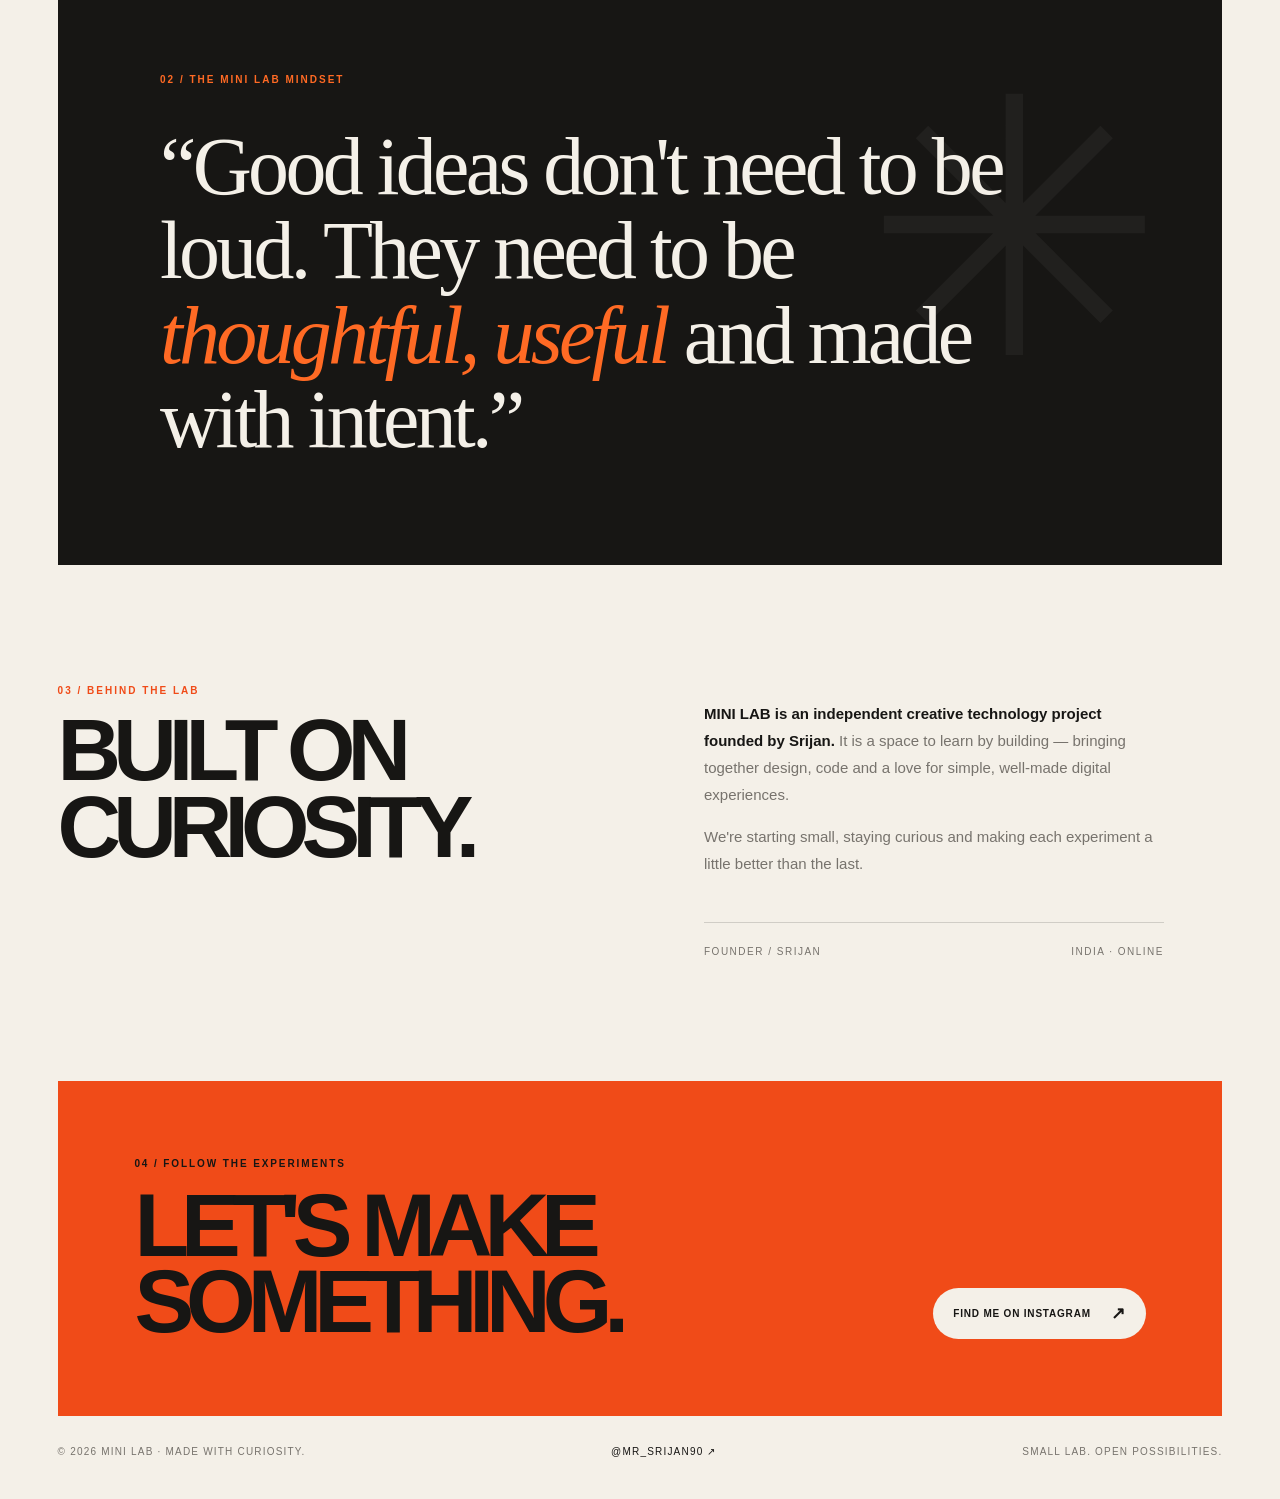
==== commit a783e2bb: "Replace HTML download with MINI CALC install link" ====
--- a/index.html
+++ b/index.html
@@ -47,7 +47,7 @@
 <div class="section-top"><div><div class="kicker">02 / Made at MINI LAB</div><h2>OUR<br>CREATIONS.</h2></div><p class="section-intro">Small ideas, turned into things you can actually use. Explore what is ready and see what is taking shape next.</p></div>
 <div class="work-grid creations-grid">
 <a class="work creation-live" href="https://srijan-90.github.io/mini-clock/" aria-label="Open MINI CLOCK website"><span class="work-num">01 — EVERYDAY UTILITY</span><span class="status">Live</span><div class="work-icon"><svg viewBox="0 0 100 100" fill="none" aria-hidden="true"><circle cx="50" cy="50" r="37" stroke="currentColor" stroke-width="2.5"/><path d="M50 27v24l17 10" stroke="#F04B18" stroke-width="5" stroke-linecap="round"/><path d="M50 13v6M87 50h-6M50 87v-6M13 50h6" stroke="currentColor" stroke-width="2"/></svg></div><h3>MINI CLOCK.</h3><p>A calm, customisable clock for your desk, screen or workspace.</p><span class="creation-link">Open clock website ↗</span></a>
-<a class="work creation-live" href="https://srijan-90.github.io/mini-calci/" aria-label="Open MINI CALC website"><span class="work-num">02 — EVERYDAY UTILITY</span><span class="status">Live</span><div class="work-icon"><svg viewBox="0 0 100 100" fill="none" aria-hidden="true"><rect x="20" y="13" width="60" height="74" rx="8" stroke="currentColor" stroke-width="2.5"/><path d="M34 34h32M34 49h32M34 64h18" stroke="#F04B18" stroke-width="4" stroke-linecap="round"/><path d="M42 13v-5h16v5" stroke="currentColor" stroke-width="2"/></svg></div><h3>MINI CALC.</h3><p>A clean calculator with scientific tools, calculation history and custom themes.</p><span class="creation-link">Open calculator ↗</span><span class="creation-link" style="margin-top:9px"><a href="https://srijan-90.github.io/MINI-LABS/downloads/mini-calc.html" download="MINI-CALC.html">Download MINI CALC ↓</a></span></a>
+<a class="work creation-live" href="https://srijan-90.github.io/mini-calci/" aria-label="Open MINI CALC website"><span class="work-num">02 — EVERYDAY UTILITY</span><span class="status">Live</span><div class="work-icon"><svg viewBox="0 0 100 100" fill="none" aria-hidden="true"><rect x="20" y="13" width="60" height="74" rx="8" stroke="currentColor" stroke-width="2.5"/><path d="M34 34h32M34 49h32M34 64h18" stroke="#F04B18" stroke-width="4" stroke-linecap="round"/><path d="M42 13v-5h16v5" stroke="currentColor" stroke-width="2"/></svg></div><h3>MINI CALC.</h3><p>A clean calculator with scientific tools, calculation history and custom themes.</p><span class="creation-link">Open calculator ↗</span><span class="creation-link" style="margin-top:9px">Install MINI CALC ↗</span></a>
 <article class="work creation-soon"><span class="work-num">03 — PRODUCTIVITY</span><span class="status">Coming soon</span><div class="work-icon"><svg viewBox="0 0 100 100" fill="none" aria-hidden="true"><rect x="20" y="14" width="60" height="72" rx="6" stroke="currentColor" stroke-width="2.5"/><path d="M34 34h32M34 49h32M34 64h24" stroke="#F04B18" stroke-width="3.5" stroke-linecap="round"/><path d="m29 34 2 2 4-5M29 49l2 2 4-5" stroke="currentColor" stroke-width="2" stroke-linecap="round"/></svg></div><h3>MINI NOTES.</h3><p>A distraction-free place to capture thoughts, lists and quick ideas.</p></article>
 <article class="work creation-soon"><span class="work-num">04 — FOCUS</span><span class="status">Coming soon</span><div class="work-icon"><svg viewBox="0 0 100 100" fill="none" aria-hidden="true"><circle cx="50" cy="50" r="36" stroke="currentColor" stroke-width="2.5"/><circle cx="50" cy="50" r="25" stroke="#F04B18" stroke-width="3"/><path d="M50 33v18l13 8" stroke="currentColor" stroke-width="3.5" stroke-linecap="round"/></svg></div><h3>MINI FOCUS.</h3><p>A simple focus timer for getting one thing done at a time.</p></article>
 <article class="work creation-soon"><span class="work-num">05 — DAILY TOOLS</span><span class="status">Coming soon</span><div class="work-icon"><svg viewBox="0 0 100 100" fill="none" aria-hidden="true"><path d="M18 26h64M18 50h64M18 74h64" stroke="currentColor" stroke-width="2.5" stroke-linecap="round"/><circle cx="37" cy="26" r="8" fill="var(--paper)" stroke="#F04B18" stroke-width="3"/><circle cx="65" cy="50" r="8" fill="var(--paper)" stroke="#F04B18" stroke-width="3"/><circle cx="45" cy="74" r="8" fill="var(--paper)" stroke="#F04B18" stroke-width="3"/></svg></div><h3>MINI CONVERT.</h3><p>Quick, no-fuss conversions for units, time and everyday numbers.</p></article>
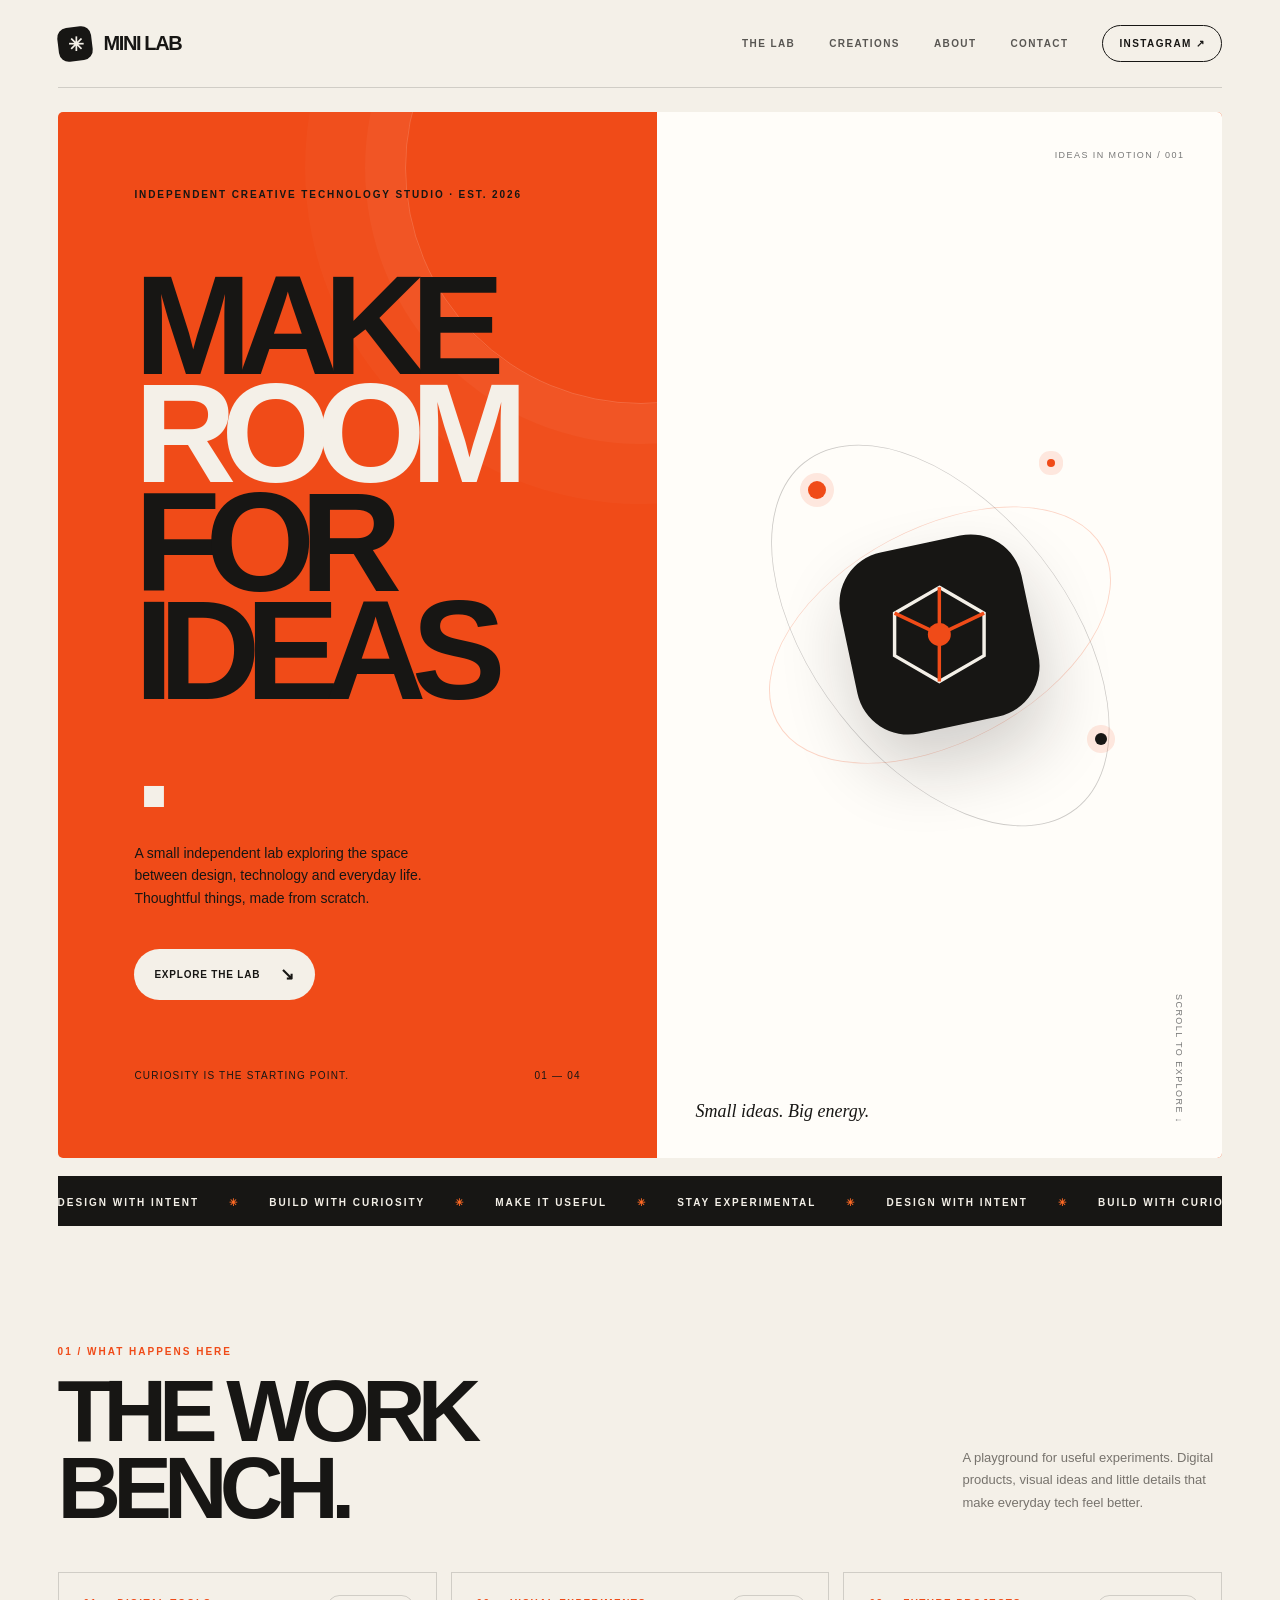
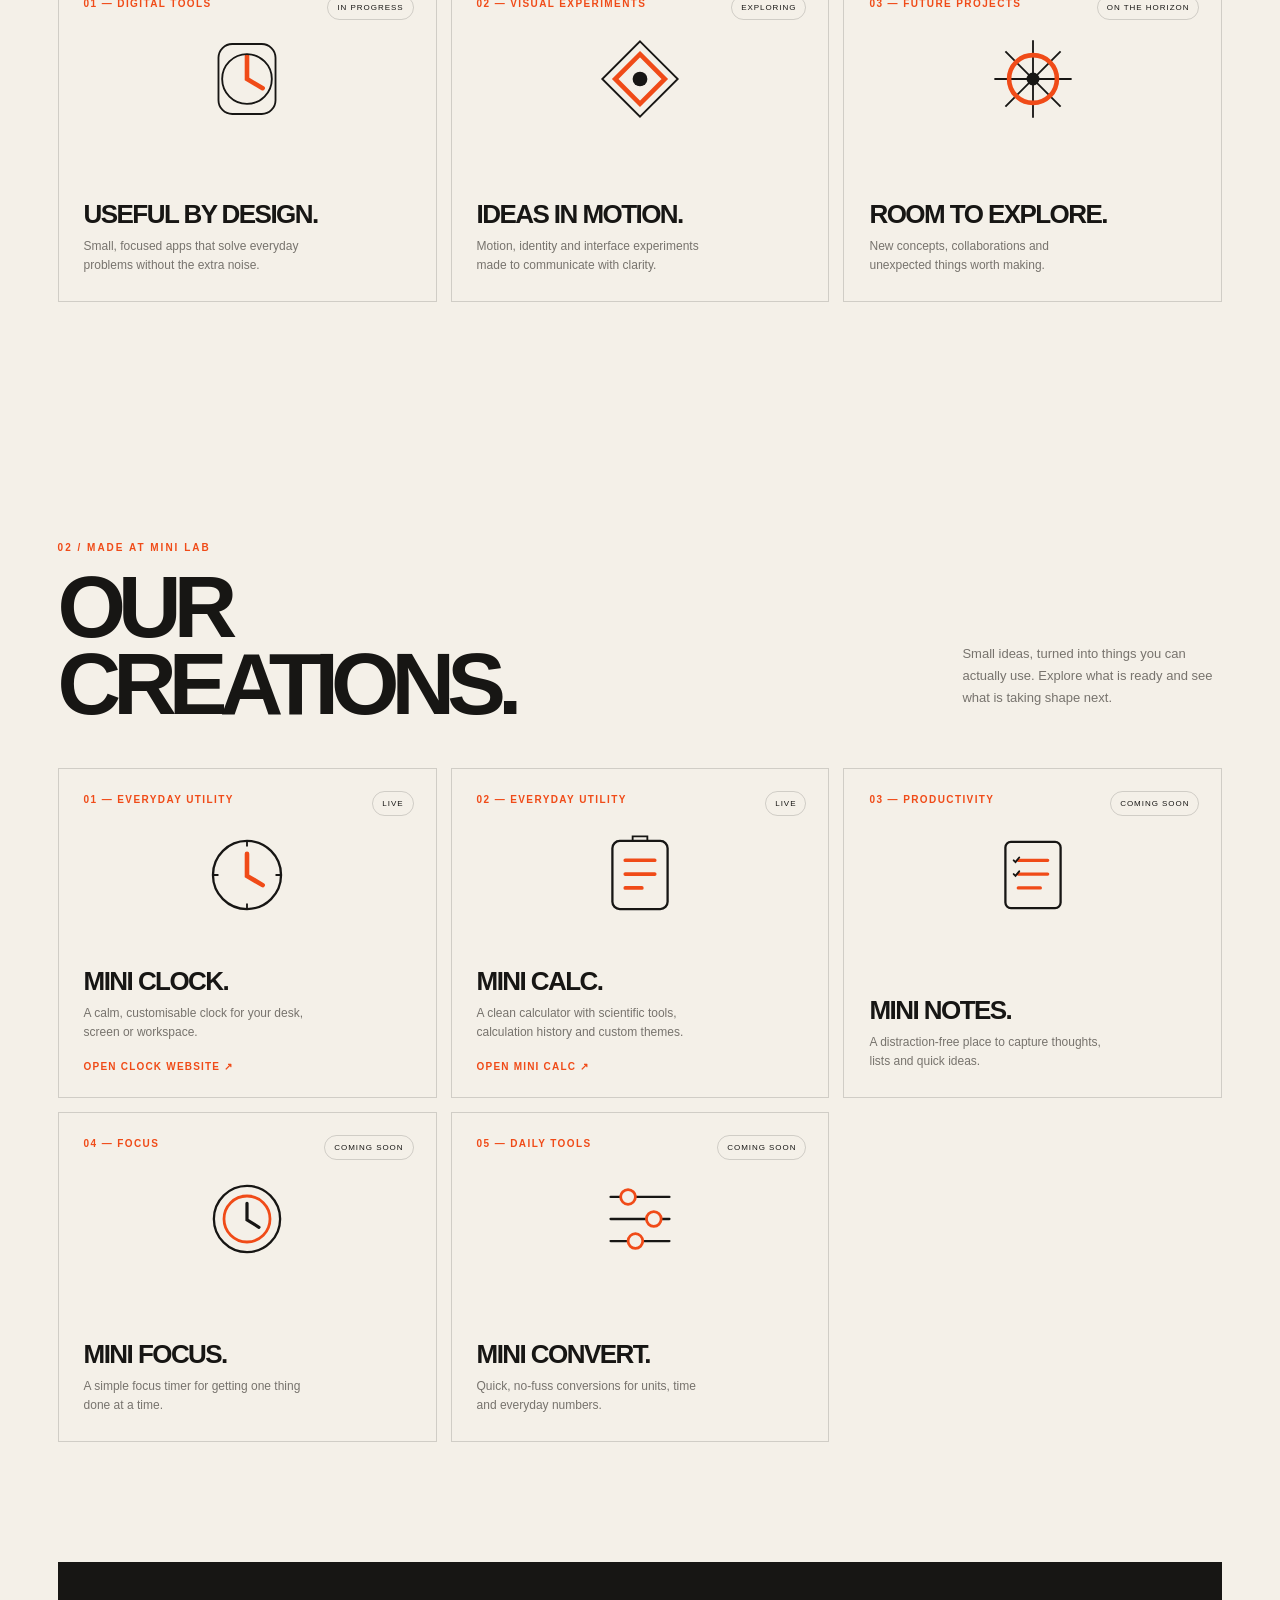
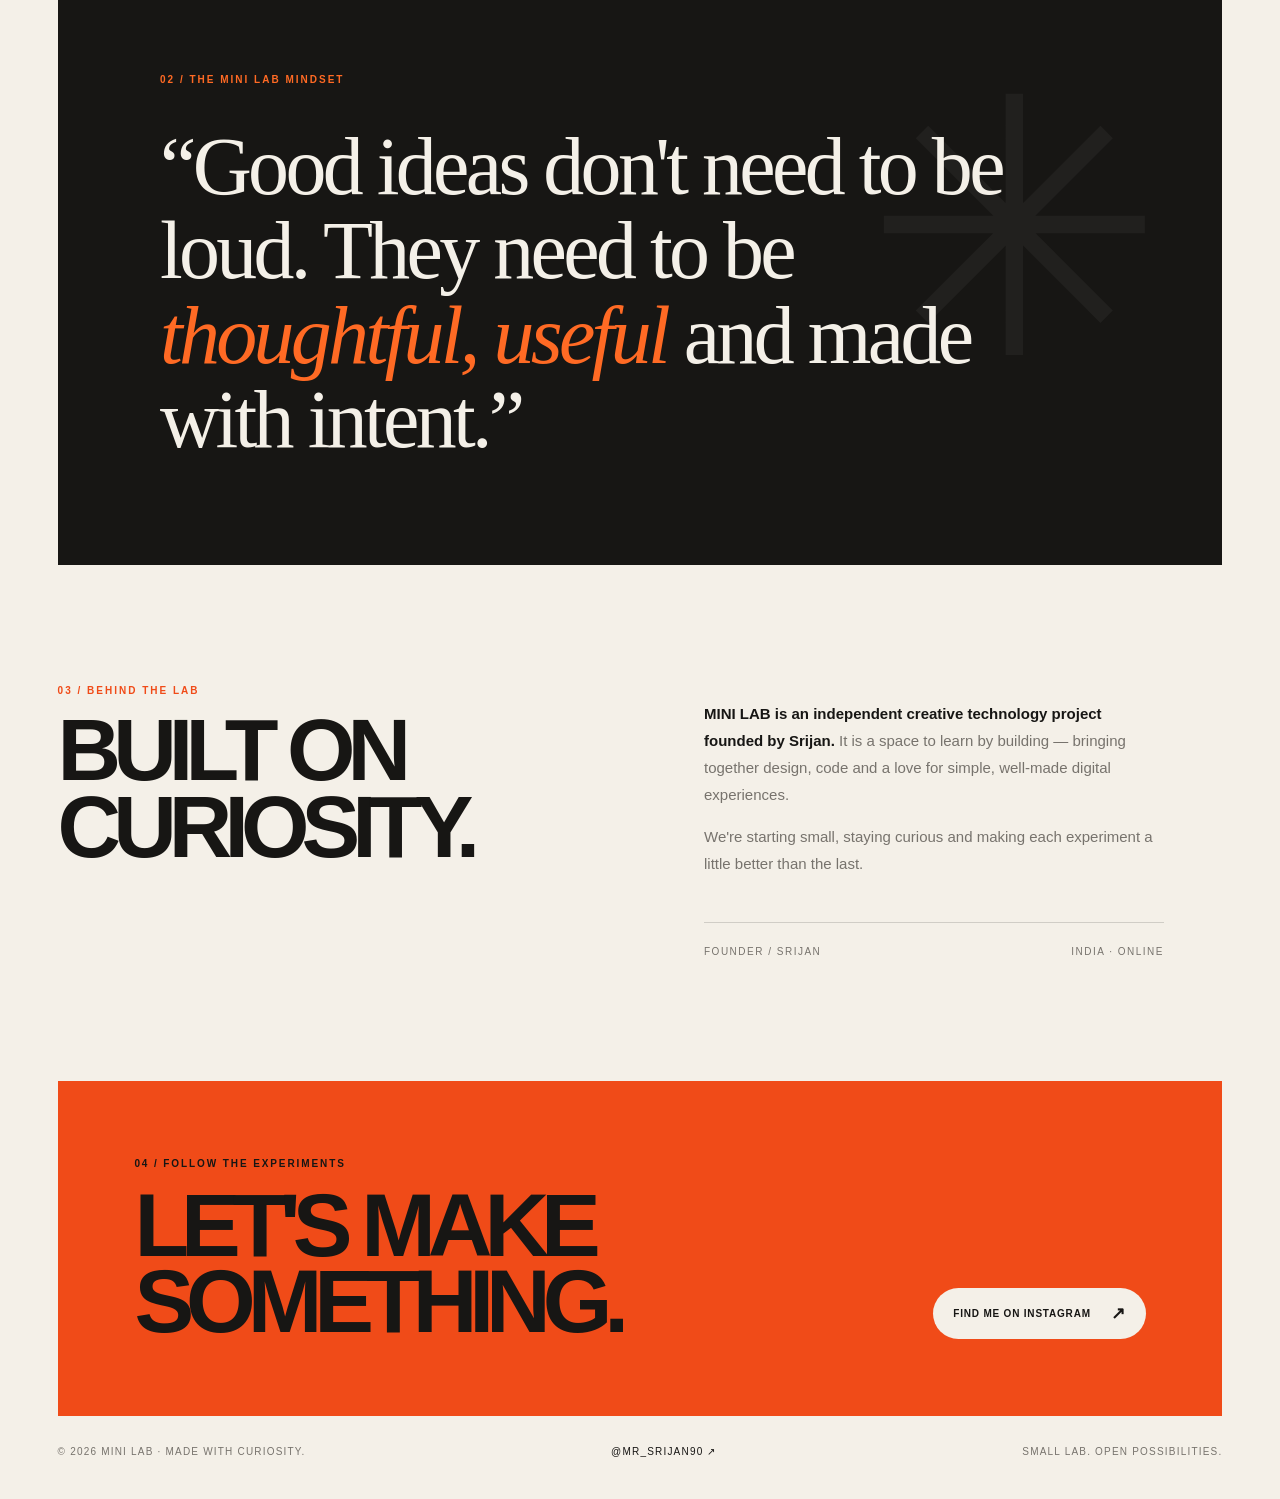
==== commit 404d42fa: "Remove separate MINI CALC download/install link from creations card" ====
--- a/index.html
+++ b/index.html
@@ -47,7 +47,7 @@
 <div class="section-top"><div><div class="kicker">02 / Made at MINI LAB</div><h2>OUR<br>CREATIONS.</h2></div><p class="section-intro">Small ideas, turned into things you can actually use. Explore what is ready and see what is taking shape next.</p></div>
 <div class="work-grid creations-grid">
 <a class="work creation-live" href="https://srijan-90.github.io/mini-clock/" aria-label="Open MINI CLOCK website"><span class="work-num">01 — EVERYDAY UTILITY</span><span class="status">Live</span><div class="work-icon"><svg viewBox="0 0 100 100" fill="none" aria-hidden="true"><circle cx="50" cy="50" r="37" stroke="currentColor" stroke-width="2.5"/><path d="M50 27v24l17 10" stroke="#F04B18" stroke-width="5" stroke-linecap="round"/><path d="M50 13v6M87 50h-6M50 87v-6M13 50h6" stroke="currentColor" stroke-width="2"/></svg></div><h3>MINI CLOCK.</h3><p>A calm, customisable clock for your desk, screen or workspace.</p><span class="creation-link">Open clock website ↗</span></a>
-<a class="work creation-live" href="https://srijan-90.github.io/mini-calci/" aria-label="Open MINI CALC website"><span class="work-num">02 — EVERYDAY UTILITY</span><span class="status">Live</span><div class="work-icon"><svg viewBox="0 0 100 100" fill="none" aria-hidden="true"><rect x="20" y="13" width="60" height="74" rx="8" stroke="currentColor" stroke-width="2.5"/><path d="M34 34h32M34 49h32M34 64h18" stroke="#F04B18" stroke-width="4" stroke-linecap="round"/><path d="M42 13v-5h16v5" stroke="currentColor" stroke-width="2"/></svg></div><h3>MINI CALC.</h3><p>A clean calculator with scientific tools, calculation history and custom themes.</p><span class="creation-link">Open calculator ↗</span><span class="creation-link" style="margin-top:9px">Install MINI CALC ↗</span></a>
+<a class="work creation-live" href="https://srijan-90.github.io/mini-calci/" aria-label="Open MINI CALC website"><span class="work-num">02 — EVERYDAY UTILITY</span><span class="status">Live</span><div class="work-icon"><svg viewBox="0 0 100 100" fill="none" aria-hidden="true"><rect x="20" y="13" width="60" height="74" rx="8" stroke="currentColor" stroke-width="2.5"/><path d="M34 34h32M34 49h32M34 64h18" stroke="#F04B18" stroke-width="4" stroke-linecap="round"/><path d="M42 13v-5h16v5" stroke="currentColor" stroke-width="2"/></svg></div><h3>MINI CALC.</h3><p>A clean calculator with scientific tools, calculation history and custom themes.</p><span class="creation-link">Open MINI CALC ↗</span></a>
 <article class="work creation-soon"><span class="work-num">03 — PRODUCTIVITY</span><span class="status">Coming soon</span><div class="work-icon"><svg viewBox="0 0 100 100" fill="none" aria-hidden="true"><rect x="20" y="14" width="60" height="72" rx="6" stroke="currentColor" stroke-width="2.5"/><path d="M34 34h32M34 49h32M34 64h24" stroke="#F04B18" stroke-width="3.5" stroke-linecap="round"/><path d="m29 34 2 2 4-5M29 49l2 2 4-5" stroke="currentColor" stroke-width="2" stroke-linecap="round"/></svg></div><h3>MINI NOTES.</h3><p>A distraction-free place to capture thoughts, lists and quick ideas.</p></article>
 <article class="work creation-soon"><span class="work-num">04 — FOCUS</span><span class="status">Coming soon</span><div class="work-icon"><svg viewBox="0 0 100 100" fill="none" aria-hidden="true"><circle cx="50" cy="50" r="36" stroke="currentColor" stroke-width="2.5"/><circle cx="50" cy="50" r="25" stroke="#F04B18" stroke-width="3"/><path d="M50 33v18l13 8" stroke="currentColor" stroke-width="3.5" stroke-linecap="round"/></svg></div><h3>MINI FOCUS.</h3><p>A simple focus timer for getting one thing done at a time.</p></article>
 <article class="work creation-soon"><span class="work-num">05 — DAILY TOOLS</span><span class="status">Coming soon</span><div class="work-icon"><svg viewBox="0 0 100 100" fill="none" aria-hidden="true"><path d="M18 26h64M18 50h64M18 74h64" stroke="currentColor" stroke-width="2.5" stroke-linecap="round"/><circle cx="37" cy="26" r="8" fill="var(--paper)" stroke="#F04B18" stroke-width="3"/><circle cx="65" cy="50" r="8" fill="var(--paper)" stroke="#F04B18" stroke-width="3"/><circle cx="45" cy="74" r="8" fill="var(--paper)" stroke="#F04B18" stroke-width="3"/></svg></div><h3>MINI CONVERT.</h3><p>Quick, no-fuss conversions for units, time and everyday numbers.</p></article>
